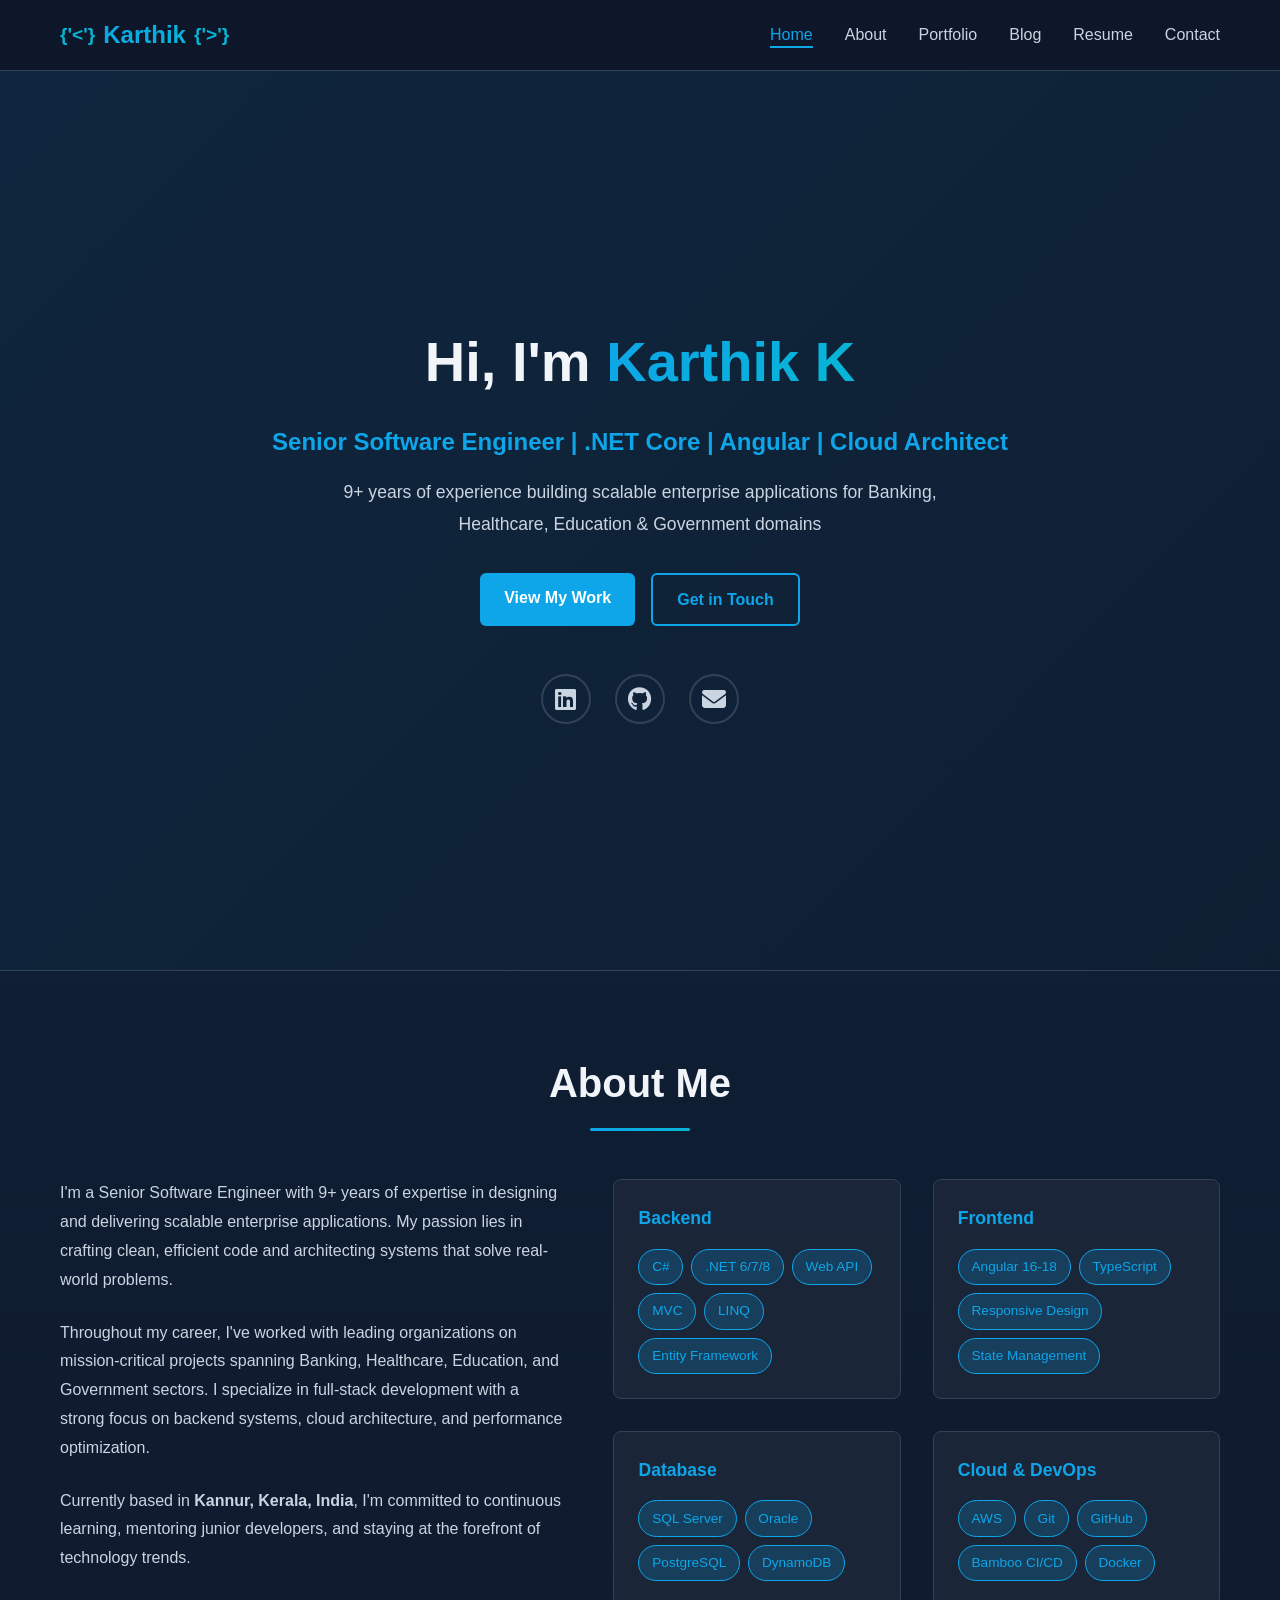
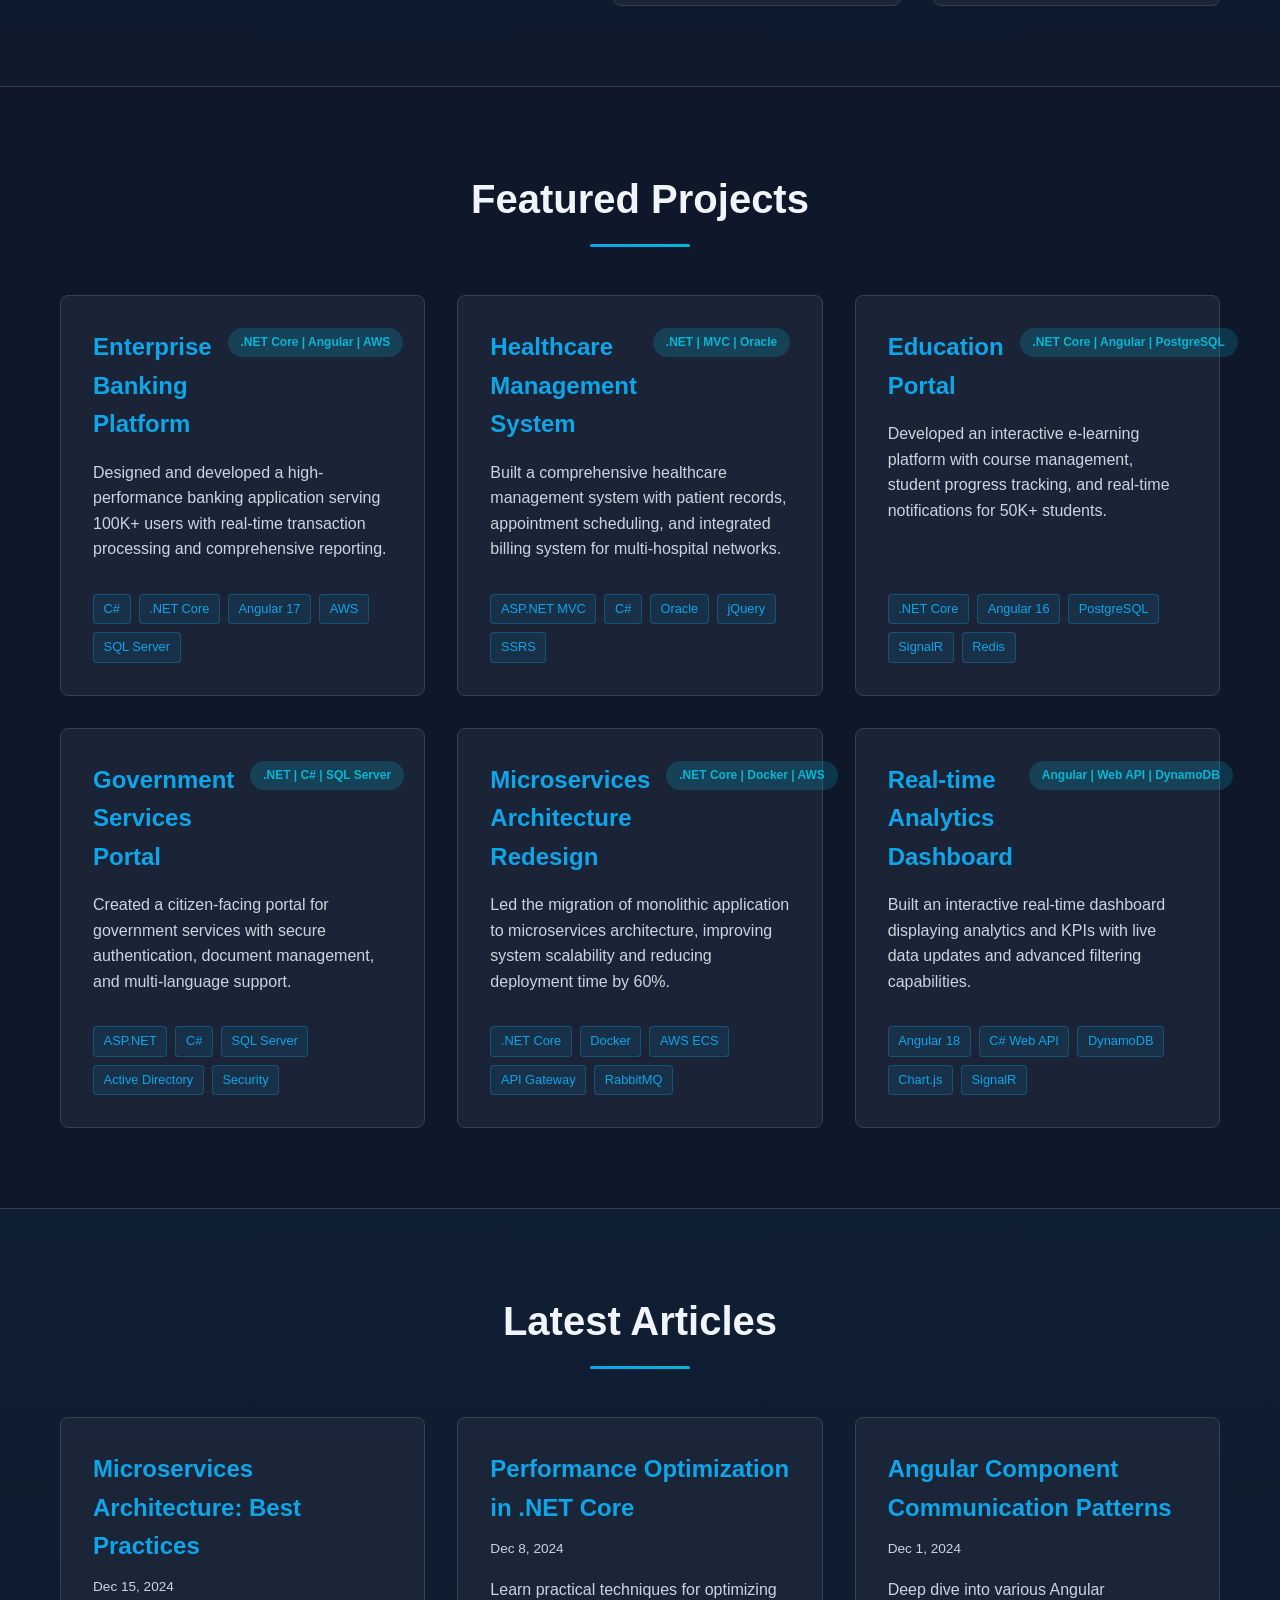
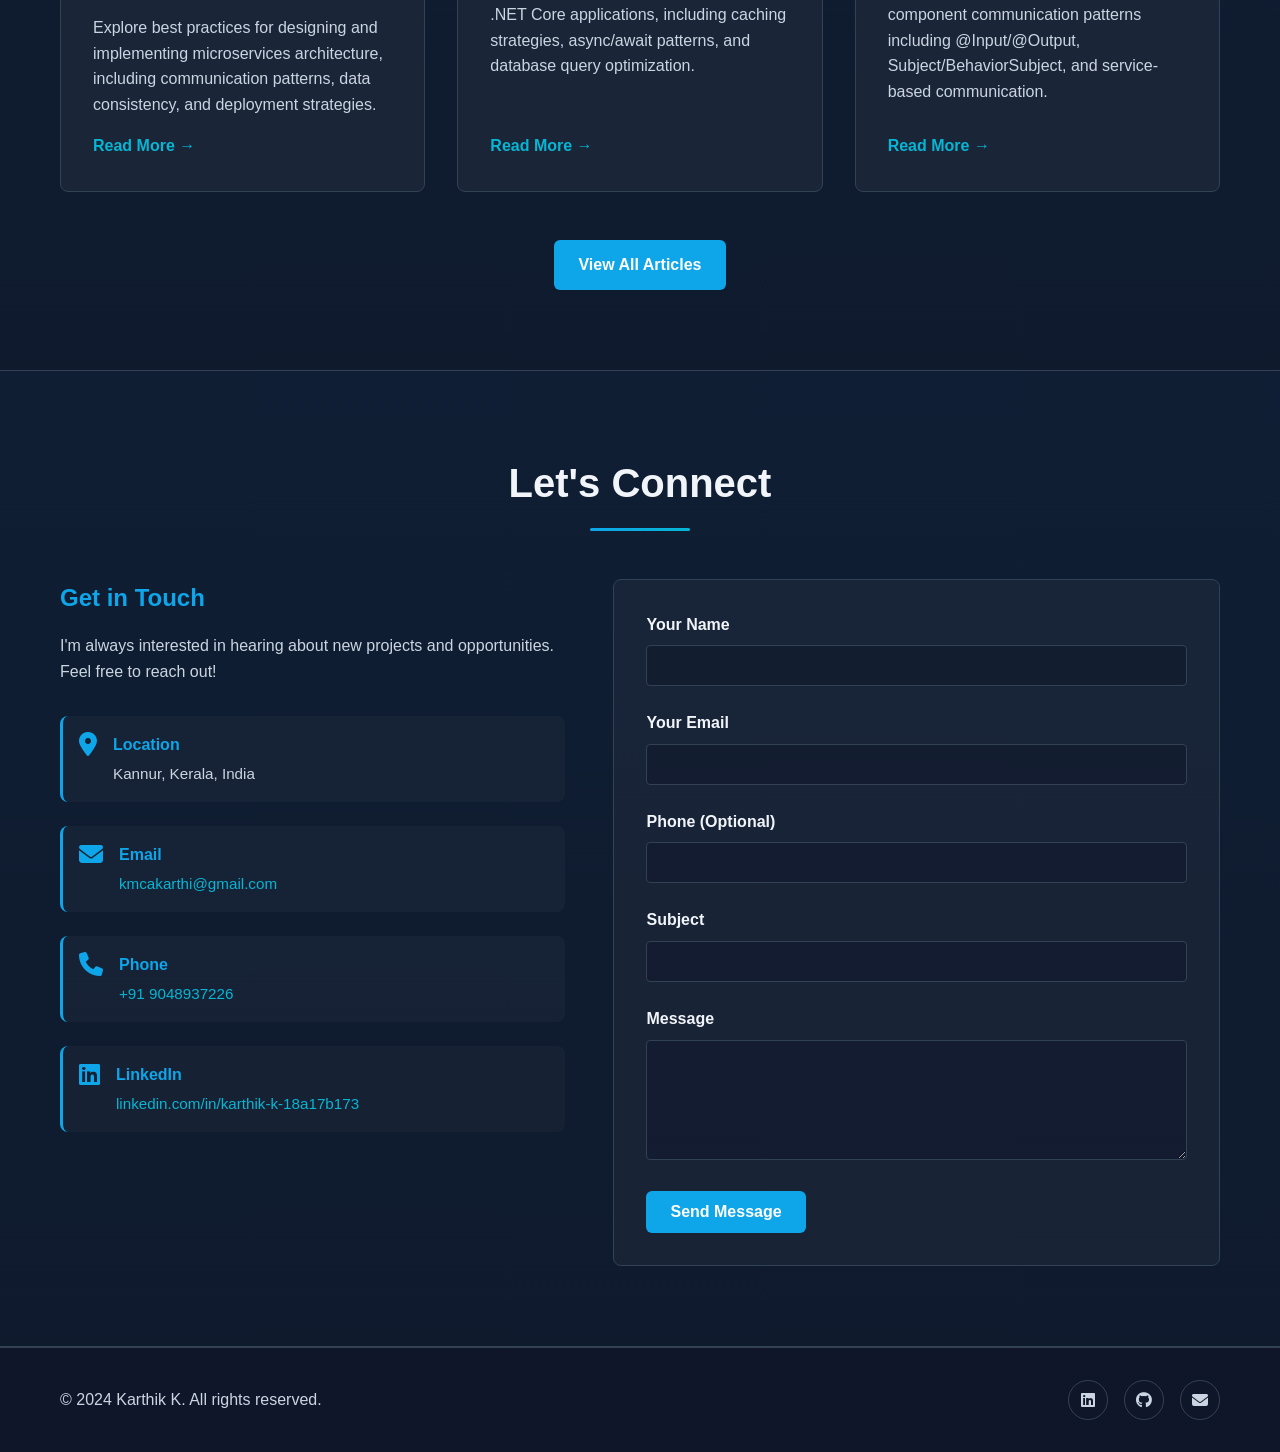
==== index.html @ 6976e3e1 "bio data pushed" ====
<!DOCTYPE html>
<html lang="en">
<head>
    <meta charset="UTF-8">
    <meta name="viewport" content="width=device-width, initial-scale=1.0">
    <meta name="description" content="Karthik K - Senior Software Engineer | .NET Core | Angular | Cloud Solutions">
    <meta name="author" content="Karthik K">
    <title>Karthik K - Senior Software Engineer</title>
    <link rel="stylesheet" href="css/styles.css">
    <link rel="stylesheet" href="https://cdnjs.cloudflare.com/ajax/libs/font-awesome/6.4.0/css/all.min.css">
</head>
<body>
    <!-- Navigation -->
    <nav class="navbar">
        <div class="container">
            <div class="nav-content">
                <div class="logo">
                    <a href="#home">
                        <span class="logo-icon">{'<'}</span>
                        <span class="logo-text">Karthik</span>
                        <span class="logo-icon">{'>'}</span>
                    </a>
                </div>
                <ul class="nav-links">
                    <li><a href="#home" class="nav-link">Home</a></li>
                    <li><a href="#about" class="nav-link">About</a></li>
                    <li><a href="#portfolio" class="nav-link">Portfolio</a></li>
                    <li><a href="#blog" class="nav-link">Blog</a></li>
                    <li><a href="resume.html" class="nav-link">Resume</a></li>
                    <li><a href="#contact" class="nav-link">Contact</a></li>
                </ul>
                <button class="nav-toggle">
                    <i class="fas fa-bars"></i>
                </button>
            </div>
        </div>
    </nav>

    <!-- Hero Section -->
    <section id="home" class="hero">
        <div class="container">
            <div class="hero-content">
                <h1 class="hero-title">Hi, I'm <span class="highlight">Karthik K</span></h1>
                <p class="hero-subtitle">Senior Software Engineer | .NET Core | Angular | Cloud Architect</p>
                <p class="hero-description">9+ years of experience building scalable enterprise applications for Banking, Healthcare, Education & Government domains</p>
                <div class="hero-cta">
                    <a href="#portfolio" class="btn btn-primary">View My Work</a>
                    <a href="#contact" class="btn btn-secondary">Get in Touch</a>
                </div>
                <div class="hero-socials">
                    <a href="https://linkedin.com/in/karthik-k-18a17b173/" target="_blank" title="LinkedIn">
                        <i class="fab fa-linkedin"></i>
                    </a>
                    <a href="https://github.com" target="_blank" title="GitHub">
                        <i class="fab fa-github"></i>
                    </a>
                    <a href="mailto:kmcakarthi@gmail.com" title="Email">
                        <i class="fas fa-envelope"></i>
                    </a>
                </div>
            </div>
        </div>
    </section>

    <!-- About Section -->
    <section id="about" class="about">
        <div class="container">
            <h2 class="section-title">About Me</h2>
            <div class="about-content">
                <div class="about-text">
                    <p>I'm a Senior Software Engineer with 9+ years of expertise in designing and delivering scalable enterprise applications. My passion lies in crafting clean, efficient code and architecting systems that solve real-world problems.</p>

                    <p>Throughout my career, I've worked with leading organizations on mission-critical projects spanning Banking, Healthcare, Education, and Government sectors. I specialize in full-stack development with a strong focus on backend systems, cloud architecture, and performance optimization.</p>

                    <p>Currently based in <strong>Kannur, Kerala, India</strong>, I'm committed to continuous learning, mentoring junior developers, and staying at the forefront of technology trends.</p>
                </div>
                <div class="skills-grid">
                    <div class="skill-category">
                        <h3>Backend</h3>
                        <div class="skill-tags">
                            <span class="tag">C#</span>
                            <span class="tag">.NET 6/7/8</span>
                            <span class="tag">Web API</span>
                            <span class="tag">MVC</span>
                            <span class="tag">LINQ</span>
                            <span class="tag">Entity Framework</span>
                        </div>
                    </div>
                    <div class="skill-category">
                        <h3>Frontend</h3>
                        <div class="skill-tags">
                            <span class="tag">Angular 16-18</span>
                            <span class="tag">TypeScript</span>
                            <span class="tag">Responsive Design</span>
                            <span class="tag">State Management</span>
                        </div>
                    </div>
                    <div class="skill-category">
                        <h3>Database</h3>
                        <div class="skill-tags">
                            <span class="tag">SQL Server</span>
                            <span class="tag">Oracle</span>
                            <span class="tag">PostgreSQL</span>
                            <span class="tag">DynamoDB</span>
                        </div>
                    </div>
                    <div class="skill-category">
                        <h3>Cloud & DevOps</h3>
                        <div class="skill-tags">
                            <span class="tag">AWS</span>
                            <span class="tag">Git</span>
                            <span class="tag">GitHub</span>
                            <span class="tag">Bamboo CI/CD</span>
                            <span class="tag">Docker</span>
                        </div>
                    </div>
                </div>
            </div>
        </div>
    </section>

    <!-- Portfolio Section -->
    <section id="portfolio" class="portfolio">
        <div class="container">
            <h2 class="section-title">Featured Projects</h2>
            <div class="portfolio-grid">
                <div class="portfolio-card">
                    <div class="portfolio-header">
                        <h3>Enterprise Banking Platform</h3>
                        <span class="badge">.NET Core | Angular | AWS</span>
                    </div>
                    <p>Designed and developed a high-performance banking application serving 100K+ users with real-time transaction processing and comprehensive reporting.</p>
                    <div class="tech-stack">
                        <span class="tech">C#</span>
                        <span class="tech">.NET Core</span>
                        <span class="tech">Angular 17</span>
                        <span class="tech">AWS</span>
                        <span class="tech">SQL Server</span>
                    </div>
                </div>

                <div class="portfolio-card">
                    <div class="portfolio-header">
                        <h3>Healthcare Management System</h3>
                        <span class="badge">.NET | MVC | Oracle</span>
                    </div>
                    <p>Built a comprehensive healthcare management system with patient records, appointment scheduling, and integrated billing system for multi-hospital networks.</p>
                    <div class="tech-stack">
                        <span class="tech">ASP.NET MVC</span>
                        <span class="tech">C#</span>
                        <span class="tech">Oracle</span>
                        <span class="tech">jQuery</span>
                        <span class="tech">SSRS</span>
                    </div>
                </div>

                <div class="portfolio-card">
                    <div class="portfolio-header">
                        <h3>Education Portal</h3>
                        <span class="badge">.NET Core | Angular | PostgreSQL</span>
                    </div>
                    <p>Developed an interactive e-learning platform with course management, student progress tracking, and real-time notifications for 50K+ students.</p>
                    <div class="tech-stack">
                        <span class="tech">.NET Core</span>
                        <span class="tech">Angular 16</span>
                        <span class="tech">PostgreSQL</span>
                        <span class="tech">SignalR</span>
                        <span class="tech">Redis</span>
                    </div>
                </div>

                <div class="portfolio-card">
                    <div class="portfolio-header">
                        <h3>Government Services Portal</h3>
                        <span class="badge">.NET | C# | SQL Server</span>
                    </div>
                    <p>Created a citizen-facing portal for government services with secure authentication, document management, and multi-language support.</p>
                    <div class="tech-stack">
                        <span class="tech">ASP.NET</span>
                        <span class="tech">C#</span>
                        <span class="tech">SQL Server</span>
                        <span class="tech">Active Directory</span>
                        <span class="tech">Security</span>
                    </div>
                </div>

                <div class="portfolio-card">
                    <div class="portfolio-header">
                        <h3>Microservices Architecture Redesign</h3>
                        <span class="badge">.NET Core | Docker | AWS</span>
                    </div>
                    <p>Led the migration of monolithic application to microservices architecture, improving system scalability and reducing deployment time by 60%.</p>
                    <div class="tech-stack">
                        <span class="tech">.NET Core</span>
                        <span class="tech">Docker</span>
                        <span class="tech">AWS ECS</span>
                        <span class="tech">API Gateway</span>
                        <span class="tech">RabbitMQ</span>
                    </div>
                </div>

                <div class="portfolio-card">
                    <div class="portfolio-header">
                        <h3>Real-time Analytics Dashboard</h3>
                        <span class="badge">Angular | Web API | DynamoDB</span>
                    </div>
                    <p>Built an interactive real-time dashboard displaying analytics and KPIs with live data updates and advanced filtering capabilities.</p>
                    <div class="tech-stack">
                        <span class="tech">Angular 18</span>
                        <span class="tech">C# Web API</span>
                        <span class="tech">DynamoDB</span>
                        <span class="tech">Chart.js</span>
                        <span class="tech">SignalR</span>
                    </div>
                </div>
            </div>
        </div>
    </section>

    <!-- Blog Section Preview -->
    <section id="blog" class="blog-preview">
        <div class="container">
            <h2 class="section-title">Latest Articles</h2>
            <div class="blog-grid">
                <div class="blog-card">
                    <div class="blog-header">
                        <h3><a href="blog.html?id=1">Microservices Architecture: Best Practices</a></h3>
                        <span class="blog-date">Dec 15, 2024</span>
                    </div>
                    <p>Explore best practices for designing and implementing microservices architecture, including communication patterns, data consistency, and deployment strategies.</p>
                    <a href="blog.html?id=1" class="read-more">Read More →</a>
                </div>

                <div class="blog-card">
                    <div class="blog-header">
                        <h3><a href="blog.html?id=2">Performance Optimization in .NET Core</a></h3>
                        <span class="blog-date">Dec 8, 2024</span>
                    </div>
                    <p>Learn practical techniques for optimizing .NET Core applications, including caching strategies, async/await patterns, and database query optimization.</p>
                    <a href="blog.html?id=2" class="read-more">Read More →</a>
                </div>

                <div class="blog-card">
                    <div class="blog-header">
                        <h3><a href="blog.html?id=3">Angular Component Communication Patterns</a></h3>
                        <span class="blog-date">Dec 1, 2024</span>
                    </div>
                    <p>Deep dive into various Angular component communication patterns including @Input/@Output, Subject/BehaviorSubject, and service-based communication.</p>
                    <a href="blog.html?id=3" class="read-more">Read More →</a>
                </div>
            </div>
            <div class="blog-cta">
                <a href="blog.html" class="btn btn-primary">View All Articles</a>
            </div>
        </div>
    </section>

    <!-- Contact Section -->
    <section id="contact" class="contact">
        <div class="container">
            <h2 class="section-title">Let's Connect</h2>
            <div class="contact-content">
                <div class="contact-info">
                    <h3>Get in Touch</h3>
                    <p>I'm always interested in hearing about new projects and opportunities. Feel free to reach out!</p>

                    <div class="contact-details">
                        <div class="detail-item">
                            <i class="fas fa-map-marker-alt"></i>
                            <div>
                                <strong>Location</strong>
                                <p>Kannur, Kerala, India</p>
                            </div>
                        </div>
                        <div class="detail-item">
                            <i class="fas fa-envelope"></i>
                            <div>
                                <strong>Email</strong>
                                <p><a href="mailto:kmcakarthi@gmail.com">kmcakarthi@gmail.com</a></p>
                            </div>
                        </div>
                        <div class="detail-item">
                            <i class="fas fa-phone"></i>
                            <div>
                                <strong>Phone</strong>
                                <p><a href="tel:+919048937226">+91 9048937226</a></p>
                            </div>
                        </div>
                        <div class="detail-item">
                            <i class="fab fa-linkedin"></i>
                            <div>
                                <strong>LinkedIn</strong>
                                <p><a href="https://linkedin.com/in/karthik-k-18a17b173/" target="_blank">linkedin.com/in/karthik-k-18a17b173</a></p>
                            </div>
                        </div>
                    </div>
                </div>

                <form class="contact-form" id="contactForm">
                    <div class="form-group">
                        <label for="name">Your Name</label>
                        <input type="text" id="name" name="name" required>
                        <span class="error-message" id="nameError"></span>
                    </div>
                    <div class="form-group">
                        <label for="email">Your Email</label>
                        <input type="email" id="email" name="email" required>
                        <span class="error-message" id="emailError"></span>
                    </div>
                    <div class="form-group">
                        <label for="phone">Phone (Optional)</label>
                        <input type="tel" id="phone" name="phone">
                    </div>
                    <div class="form-group">
                        <label for="subject">Subject</label>
                        <input type="text" id="subject" name="subject" required>
                        <span class="error-message" id="subjectError"></span>
                    </div>
                    <div class="form-group">
                        <label for="message">Message</label>
                        <textarea id="message" name="message" rows="5" required></textarea>
                        <span class="error-message" id="messageError"></span>
                    </div>
                    <button type="submit" class="btn btn-primary">Send Message</button>
                    <span class="form-message" id="formMessage"></span>
                </form>
            </div>
        </div>
    </section>

    <!-- Footer -->
    <footer class="footer">
        <div class="container">
            <div class="footer-content">
                <p>&copy; 2024 Karthik K. All rights reserved.</p>
                <div class="footer-socials">
                    <a href="https://linkedin.com/in/karthik-k-18a17b173/" target="_blank" title="LinkedIn">
                        <i class="fab fa-linkedin"></i>
                    </a>
                    <a href="https://github.com" target="_blank" title="GitHub">
                        <i class="fab fa-github"></i>
                    </a>
                    <a href="mailto:kmcakarthi@gmail.com" title="Email">
                        <i class="fas fa-envelope"></i>
                    </a>
                </div>
            </div>
        </div>
    </footer>

    <script src="js/script.js"></script>
</body>
</html>
---- css/styles.css ----
/* ============================================
   PERSONAL WEBSITE - MAIN STYLES
   ============================================ */

* {
    margin: 0;
    padding: 0;
    box-sizing: border-box;
}

:root {
    --primary-color: #0ea5e9;
    --primary-dark: #0284c7;
    --secondary-color: #1e293b;
    --background-color: #0f172a;
    --surface-color: #1e293b;
    --text-primary: #f1f5f9;
    --text-secondary: #cbd5e1;
    --accent-color: #06b6d4;
    --border-color: #334155;
    --success-color: #22c55e;
    --error-color: #ef4444;
    --transition: all 0.3s ease;
}

html {
    scroll-behavior: smooth;
}

body {
    font-family: 'Segoe UI', Tahoma, Geneva, Verdana, sans-serif;
    background-color: var(--background-color);
    color: var(--text-primary);
    line-height: 1.6;
    overflow-x: hidden;
}

.container {
    max-width: 1200px;
    margin: 0 auto;
    padding: 0 20px;
}

/* ============================================
   TYPOGRAPHY
   ============================================ */

h1, h2, h3, h4, h5, h6 {
    font-weight: 700;
    margin-bottom: 1rem;
}

h1 {
    font-size: 3rem;
}

h2 {
    font-size: 2.2rem;
}

h3 {
    font-size: 1.5rem;
}

p {
    margin-bottom: 1rem;
    color: var(--text-secondary);
}

a {
    color: var(--primary-color);
    text-decoration: none;
    transition: var(--transition);
}

a:hover {
    color: var(--accent-color);
}

/* ============================================
   BUTTONS
   ============================================ */

.btn {
    display: inline-block;
    padding: 12px 24px;
    border: none;
    border-radius: 6px;
    font-size: 1rem;
    font-weight: 600;
    cursor: pointer;
    transition: var(--transition);
    text-decoration: none;
}

.btn-primary {
    background-color: var(--primary-color);
    color: white;
}

.btn-primary:hover {
    background-color: var(--primary-dark);
    transform: translateY(-2px);
    box-shadow: 0 10px 20px rgba(14, 165, 233, 0.3);
}

.btn-secondary {
    background-color: transparent;
    color: var(--primary-color);
    border: 2px solid var(--primary-color);
}

.btn-secondary:hover {
    background-color: var(--primary-color);
    color: white;
}

.print-btn {
    margin-bottom: 2rem;
}

/* ============================================
   NAVIGATION BAR
   ============================================ */

.navbar {
    position: sticky;
    top: 0;
    background-color: rgba(15, 23, 42, 0.95);
    backdrop-filter: blur(10px);
    border-bottom: 1px solid var(--border-color);
    z-index: 1000;
    padding: 1rem 0;
}

.nav-content {
    display: flex;
    justify-content: space-between;
    align-items: center;
}

.logo a {
    font-size: 1.5rem;
    font-weight: 700;
    color: var(--primary-color);
    display: flex;
    align-items: center;
    gap: 0.5rem;
}

.logo-icon {
    color: var(--accent-color);
    font-size: 1.2rem;
}

.logo-text {
    background: linear-gradient(135deg, var(--primary-color), var(--accent-color));
    -webkit-background-clip: text;
    -webkit-text-fill-color: transparent;
    background-clip: text;
}

.nav-links {
    display: flex;
    list-style: none;
    gap: 2rem;
}

.nav-link {
    color: var(--text-secondary);
    font-weight: 500;
    position: relative;
    transition: var(--transition);
}

.nav-link:hover,
.nav-link.active {
    color: var(--primary-color);
}

.nav-link::after {
    content: '';
    position: absolute;
    bottom: -5px;
    left: 0;
    width: 0;
    height: 2px;
    background-color: var(--primary-color);
    transition: var(--transition);
}

.nav-link:hover::after,
.nav-link.active::after {
    width: 100%;
}

.nav-toggle {
    display: none;
    background: none;
    border: none;
    color: var(--primary-color);
    font-size: 1.5rem;
    cursor: pointer;
}

/* ============================================
   HERO SECTION
   ============================================ */

.hero {
    min-height: 100vh;
    display: flex;
    align-items: center;
    justify-content: center;
    background: linear-gradient(135deg, rgba(14, 165, 233, 0.1), rgba(6, 182, 212, 0.05));
    border-bottom: 1px solid var(--border-color);
    padding: 60px 0;
}

.hero-content {
    text-align: center;
}

.hero-title {
    font-size: 3.5rem;
    margin-bottom: 1rem;
    font-weight: 800;
}

.highlight {
    background: linear-gradient(135deg, var(--primary-color), var(--accent-color));
    -webkit-background-clip: text;
    -webkit-text-fill-color: transparent;
    background-clip: text;
}

.hero-subtitle {
    font-size: 1.5rem;
    color: var(--primary-color);
    margin-bottom: 1rem;
    font-weight: 600;
}

.hero-description {
    font-size: 1.1rem;
    color: var(--text-secondary);
    max-width: 600px;
    margin: 0 auto 2rem;
    line-height: 1.8;
}

.hero-cta {
    display: flex;
    gap: 1rem;
    justify-content: center;
    margin: 2rem 0;
    flex-wrap: wrap;
}

.hero-socials {
    display: flex;
    gap: 1.5rem;
    justify-content: center;
    margin-top: 3rem;
    font-size: 1.5rem;
}

.hero-socials a {
    color: var(--text-secondary);
    transition: var(--transition);
    display: inline-flex;
    align-items: center;
    justify-content: center;
    width: 50px;
    height: 50px;
    border-radius: 50%;
    border: 2px solid var(--border-color);
}

.hero-socials a:hover {
    color: var(--primary-color);
    border-color: var(--primary-color);
    transform: translateY(-5px);
}

/* ============================================
   SECTION STYLES
   ============================================ */

.section-title {
    font-size: 2.5rem;
    text-align: center;
    margin-bottom: 3rem;
    position: relative;
    padding-bottom: 1rem;
}

.section-title::after {
    content: '';
    position: absolute;
    bottom: 0;
    left: 50%;
    transform: translateX(-50%);
    width: 100px;
    height: 3px;
    background: linear-gradient(90deg, var(--primary-color), var(--accent-color));
    border-radius: 3px;
}

/* ============================================
   ABOUT SECTION
   ============================================ */

.about {
    padding: 80px 0;
    background: linear-gradient(180deg, rgba(14, 165, 233, 0.05), rgba(6, 182, 212, 0.02));
    border-bottom: 1px solid var(--border-color);
}

.about-content {
    display: grid;
    grid-template-columns: 1fr 1.2fr;
    gap: 3rem;
    align-items: start;
}

.about-text p {
    margin-bottom: 1.5rem;
    line-height: 1.8;
    color: var(--text-secondary);
}

.skills-grid {
    display: grid;
    grid-template-columns: 1fr 1fr;
    gap: 2rem;
}

.skill-category {
    background-color: rgba(30, 41, 59, 0.8);
    border: 1px solid var(--border-color);
    border-radius: 8px;
    padding: 1.5rem;
    transition: var(--transition);
}

.skill-category:hover {
    background-color: rgba(30, 41, 59, 1);
    border-color: var(--primary-color);
    transform: translateY(-5px);
}

.skill-category h3 {
    color: var(--primary-color);
    margin-bottom: 1rem;
    font-size: 1.1rem;
}

.skill-tags {
    display: flex;
    flex-wrap: wrap;
    gap: 0.5rem;
}

.tag {
    display: inline-block;
    background-color: rgba(14, 165, 233, 0.2);
    color: var(--primary-color);
    padding: 0.4rem 0.8rem;
    border-radius: 20px;
    font-size: 0.85rem;
    border: 1px solid var(--primary-color);
    transition: var(--transition);
}

.tag:hover {
    background-color: var(--primary-color);
    color: white;
}

/* ============================================
   PORTFOLIO SECTION
   ============================================ */

.portfolio {
    padding: 80px 0;
    border-bottom: 1px solid var(--border-color);
}

.portfolio-grid {
    display: grid;
    grid-template-columns: repeat(auto-fit, minmax(320px, 1fr));
    gap: 2rem;
}

.portfolio-card {
    background-color: rgba(30, 41, 59, 0.8);
    border: 1px solid var(--border-color);
    border-radius: 8px;
    padding: 2rem;
    transition: var(--transition);
    display: flex;
    flex-direction: column;
}

.portfolio-card:hover {
    background-color: rgba(30, 41, 59, 1);
    border-color: var(--primary-color);
    transform: translateY(-10px);
    box-shadow: 0 20px 40px rgba(14, 165, 233, 0.2);
}

.portfolio-header {
    display: flex;
    justify-content: space-between;
    align-items: start;
    margin-bottom: 1rem;
    gap: 1rem;
}

.portfolio-header h3 {
    flex: 1;
    margin-bottom: 0;
    color: var(--primary-color);
}

.badge {
    background-color: rgba(6, 182, 212, 0.2);
    color: var(--accent-color);
    padding: 0.3rem 0.8rem;
    border-radius: 20px;
    font-size: 0.75rem;
    font-weight: 600;
    white-space: nowrap;
}

.portfolio-card p {
    flex: 1;
    margin-bottom: 1rem;
}

.tech-stack {
    display: flex;
    flex-wrap: wrap;
    gap: 0.5rem;
    margin-top: 1rem;
}

.tech {
    background-color: rgba(14, 165, 233, 0.1);
    color: var(--primary-color);
    padding: 0.25rem 0.6rem;
    border-radius: 4px;
    font-size: 0.8rem;
    border: 1px solid rgba(14, 165, 233, 0.3);
}

/* ============================================
   BLOG SECTION
   ============================================ */

.blog-preview {
    padding: 80px 0;
    background: linear-gradient(180deg, rgba(14, 165, 233, 0.05), rgba(6, 182, 212, 0.02));
    border-bottom: 1px solid var(--border-color);
}

.blog-grid {
    display: grid;
    grid-template-columns: repeat(auto-fit, minmax(300px, 1fr));
    gap: 2rem;
    margin-bottom: 3rem;
}

.blog-card {
    background-color: rgba(30, 41, 59, 0.8);
    border: 1px solid var(--border-color);
    border-radius: 8px;
    padding: 2rem;
    transition: var(--transition);
    display: flex;
    flex-direction: column;
}

.blog-card:hover {
    background-color: rgba(30, 41, 59, 1);
    border-color: var(--primary-color);
    transform: translateY(-5px);
    box-shadow: 0 15px 30px rgba(14, 165, 233, 0.15);
}

.blog-header {
    margin-bottom: 1rem;
}

.blog-header h3 {
    margin-bottom: 0.5rem;
}

.blog-header a {
    color: var(--primary-color);
}

.blog-date {
    font-size: 0.85rem;
    color: var(--text-secondary);
}

.blog-card p {
    flex: 1;
    margin-bottom: 1rem;
}

.read-more {
    color: var(--accent-color);
    font-weight: 600;
    transition: var(--transition);
}

.read-more:hover {
    color: var(--primary-color);
}

.blog-cta {
    text-align: center;
}

.blog-section {
    padding: 80px 0;
}

.blog-hero {
    text-align: center;
    margin-bottom: 4rem;
}

.blog-hero h1 {
    margin-bottom: 1rem;
}

.blog-hero p {
    font-size: 1.1rem;
    max-width: 600px;
    margin: 0 auto;
}

/* ============================================
   CONTACT SECTION
   ============================================ */

.contact {
    padding: 80px 0;
    background: linear-gradient(180deg, rgba(14, 165, 233, 0.05), rgba(6, 182, 212, 0.02));
    border-bottom: 1px solid var(--border-color);
}

.contact-content {
    display: grid;
    grid-template-columns: 1fr 1.2fr;
    gap: 3rem;
}

.contact-info h3 {
    margin-bottom: 1rem;
    color: var(--primary-color);
}

.contact-info > p {
    margin-bottom: 2rem;
}

.contact-details {
    display: grid;
    grid-template-columns: 1fr;
    gap: 1.5rem;
}

.detail-item {
    display: flex;
    gap: 1rem;
    padding: 1rem;
    background-color: rgba(30, 41, 59, 0.5);
    border-radius: 8px;
    border-left: 3px solid var(--primary-color);
}

.detail-item i {
    color: var(--primary-color);
    font-size: 1.5rem;
    flex-shrink: 0;
}

.detail-item strong {
    color: var(--primary-color);
    display: block;
    margin-bottom: 0.25rem;
}

.detail-item p {
    margin: 0;
    font-size: 0.95rem;
}

.detail-item a {
    color: var(--accent-color);
}

.contact-form {
    background-color: rgba(30, 41, 59, 0.6);
    border: 1px solid var(--border-color);
    border-radius: 8px;
    padding: 2rem;
}

.form-group {
    margin-bottom: 1.5rem;
}

.form-group label {
    display: block;
    margin-bottom: 0.5rem;
    color: var(--text-primary);
    font-weight: 600;
}

.form-group input,
.form-group textarea {
    width: 100%;
    padding: 0.75rem;
    background-color: rgba(15, 23, 42, 0.5);
    border: 1px solid var(--border-color);
    border-radius: 4px;
    color: var(--text-primary);
    font-family: inherit;
    transition: var(--transition);
}

.form-group input:focus,
.form-group textarea:focus {
    outline: none;
    border-color: var(--primary-color);
    background-color: rgba(15, 23, 42, 0.8);
    box-shadow: 0 0 0 3px rgba(14, 165, 233, 0.1);
}

.form-group textarea {
    resize: vertical;
    min-height: 120px;
}

.form-message {
    display: block;
    margin-top: 1rem;
    padding: 0.75rem;
    border-radius: 4px;
    text-align: center;
    display: none;
}

.form-message.success {
    background-color: rgba(34, 197, 94, 0.2);
    color: var(--success-color);
    display: block;
}

.form-message.error {
    background-color: rgba(239, 68, 68, 0.2);
    color: var(--error-color);
    display: block;
}

.error-message {
    display: none;
    color: var(--error-color);
    font-size: 0.85rem;
    margin-top: 0.25rem;
}

.error-message.show {
    display: block;
}

/* ============================================
   RESUME PAGE
   ============================================ */

.resume-section {
    padding: 60px 0;
    min-height: 100vh;
}

.resume-header {
    text-align: center;
    margin-bottom: 3rem;
    padding-bottom: 2rem;
    border-bottom: 2px solid var(--border-color);
}

.resume-header h1 {
    color: var(--primary-color);
    margin-bottom: 0.5rem;
}

.resume-title {
    font-size: 1.3rem;
    color: var(--accent-color);
    margin-bottom: 1rem;
}

.resume-contact {
    display: flex;
    flex-wrap: wrap;
    justify-content: center;
    gap: 1.5rem;
    font-size: 0.95rem;
}

.resume-contact span {
    display: flex;
    align-items: center;
    gap: 0.5rem;
}

.resume-contact i {
    color: var(--primary-color);
}

.resume-contact a {
    color: var(--accent-color);
}

.resume-section-block {
    margin-bottom: 3rem;
    padding-bottom: 2rem;
    border-bottom: 1px solid var(--border-color);
}

.resume-section-block:last-child {
    border-bottom: none;
}

.resume-section-title {
    font-size: 1.4rem;
    color: var(--primary-color);
    margin-bottom: 1.5rem;
    padding-bottom: 0.5rem;
    border-bottom: 2px solid var(--primary-color);
}

.resume-skills {
    display: grid;
    grid-template-columns: 1fr;
    gap: 1.5rem;
}

.skill-item {
    padding: 1rem;
    background-color: rgba(30, 41, 59, 0.5);
    border-left: 3px solid var(--primary-color);
    border-radius: 4px;
}

.skill-item strong {
    color: var(--primary-color);
    display: block;
    margin-bottom: 0.5rem;
}

.experience-item {
    margin-bottom: 2rem;
    padding: 1.5rem;
    background-color: rgba(30, 41, 59, 0.5);
    border-radius: 8px;
    border-left: 3px solid var(--primary-color);
}

.experience-header {
    display: flex;
    justify-content: space-between;
    align-items: start;
    margin-bottom: 0.5rem;
    gap: 1rem;
}

.experience-header h3 {
    color: var(--primary-color);
    margin-bottom: 0;
}

.company {
    color: var(--accent-color);
    font-weight: 600;
    white-space: nowrap;
}

.experience-meta {
    display: flex;
    gap: 1rem;
    font-size: 0.9rem;
    color: var(--text-secondary);
    margin-bottom: 1rem;
    flex-wrap: wrap;
}

.experience-meta i {
    color: var(--primary-color);
}

.experience-details p {
    margin-bottom: 0.5rem;
}

.experience-details ul {
    margin-left: 1.5rem;
    margin-top: 0.5rem;
}

.experience-details li {
    margin-bottom: 0.5rem;
    color: var(--text-secondary);
}

.education-item {
    padding: 1.5rem;
    background-color: rgba(30, 41, 59, 0.5);
    border-radius: 8px;
    border-left: 3px solid var(--primary-color);
}

.education-item h3 {
    color: var(--primary-color);
    margin-bottom: 0.5rem;
}

.education-institution {
    color: var(--accent-color);
    font-weight: 600;
}

.education-meta {
    margin-top: 0.5rem;
    font-size: 0.95rem;
}

.responsibilities-list,
.achievements-list {
    list-style: none;
    margin-left: 0;
}

.responsibilities-list li,
.achievements-list li {
    padding-left: 1.5rem;
    margin-bottom: 0.75rem;
    position: relative;
    color: var(--text-secondary);
}

.responsibilities-list li::before,
.achievements-list li::before {
    content: '▸';
    position: absolute;
    left: 0;
    color: var(--primary-color);
    font-weight: bold;
}

/* ============================================
   FOOTER
   ============================================ */

.footer {
    background-color: rgba(15, 23, 42, 0.95);
    border-top: 1px solid var(--border-color);
    padding: 2rem 0;
}

.footer-content {
    display: flex;
    justify-content: space-between;
    align-items: center;
    flex-wrap: wrap;
    gap: 2rem;
}

.footer-content p {
    margin: 0;
    color: var(--text-secondary);
}

.footer-socials {
    display: flex;
    gap: 1rem;
}

.footer-socials a {
    color: var(--text-secondary);
    display: inline-flex;
    align-items: center;
    justify-content: center;
    width: 40px;
    height: 40px;
    border-radius: 50%;
    border: 1px solid var(--border-color);
    transition: var(--transition);
}

.footer-socials a:hover {
    color: var(--primary-color);
    border-color: var(--primary-color);
    transform: translateY(-3px);
}

/* ============================================
   RESPONSIVE DESIGN
   ============================================ */

@media (max-width: 768px) {
    h1 {
        font-size: 2rem;
    }

    h2 {
        font-size: 1.6rem;
    }

    h3 {
        font-size: 1.2rem;
    }

    .nav-links {
        display: none;
        position: absolute;
        top: 100%;
        left: 0;
        right: 0;
        background-color: rgba(15, 23, 42, 0.98);
        flex-direction: column;
        gap: 1rem;
        padding: 1.5rem;
        border-bottom: 1px solid var(--border-color);
    }

    .nav-links.active {
        display: flex;
    }

    .nav-toggle {
        display: block;
    }

    .hero {
        min-height: 70vh;
        padding: 40px 0;
    }

    .hero-title {
        font-size: 2rem;
    }

    .hero-subtitle {
        font-size: 1.2rem;
    }

    .hero-cta {
        flex-direction: column;
    }

    .about-content {
        grid-template-columns: 1fr;
    }

    .skills-grid {
        grid-template-columns: 1fr;
    }

    .contact-content {
        grid-template-columns: 1fr;
    }

    .section-title {
        font-size: 1.8rem;
    }

    .resume-header {
        text-align: center;
    }

    .resume-contact {
        flex-direction: column;
        gap: 0.5rem;
    }

    .experience-header {
        flex-direction: column;
    }

    .footer-content {
        text-align: center;
        justify-content: center;
    }

    .footer-socials {
        justify-content: center;
    }
}

@media (max-width: 480px) {
    .container {
        padding: 0 15px;
    }

    h1 {
        font-size: 1.5rem;
    }

    h2 {
        font-size: 1.3rem;
    }

    .hero-title {
        font-size: 1.5rem;
    }

    .hero-description {
        font-size: 1rem;
    }

    .section-title {
        font-size: 1.5rem;
    }

    .portfolio-grid,
    .blog-grid {
        grid-template-columns: 1fr;
    }

    .hero-socials {
        gap: 1rem;
        font-size: 1.2rem;
    }

    .hero-socials a {
        width: 40px;
        height: 40px;
    }
}

/* ============================================
   PRINT STYLES
   ============================================ */

@media print {
    body {
        background-color: white;
        color: black;
    }

    .navbar,
    .footer,
    .print-btn {
        display: none;
    }

    .resume-section {
        padding: 0;
    }

    .resume-section-block {
        page-break-inside: avoid;
    }

    a {
        color: #0284c7;
    }

    .section-title::after {
        display: none;
    }
}

/* ============================================
   ANIMATIONS
   ============================================ */

@keyframes fadeIn {
    from {
        opacity: 0;
        transform: translateY(20px);
    }
    to {
        opacity: 1;
        transform: translateY(0);
    }
}

@keyframes slideInFromLeft {
    from {
        opacity: 0;
        transform: translateX(-50px);
    }
    to {
        opacity: 1;
        transform: translateX(0);
    }
}

.hero-content {
    animation: fadeIn 0.8s ease-out;
}

.portfolio-card,
.blog-card,
.skill-category {
    animation: fadeIn 0.6s ease-out forwards;
}
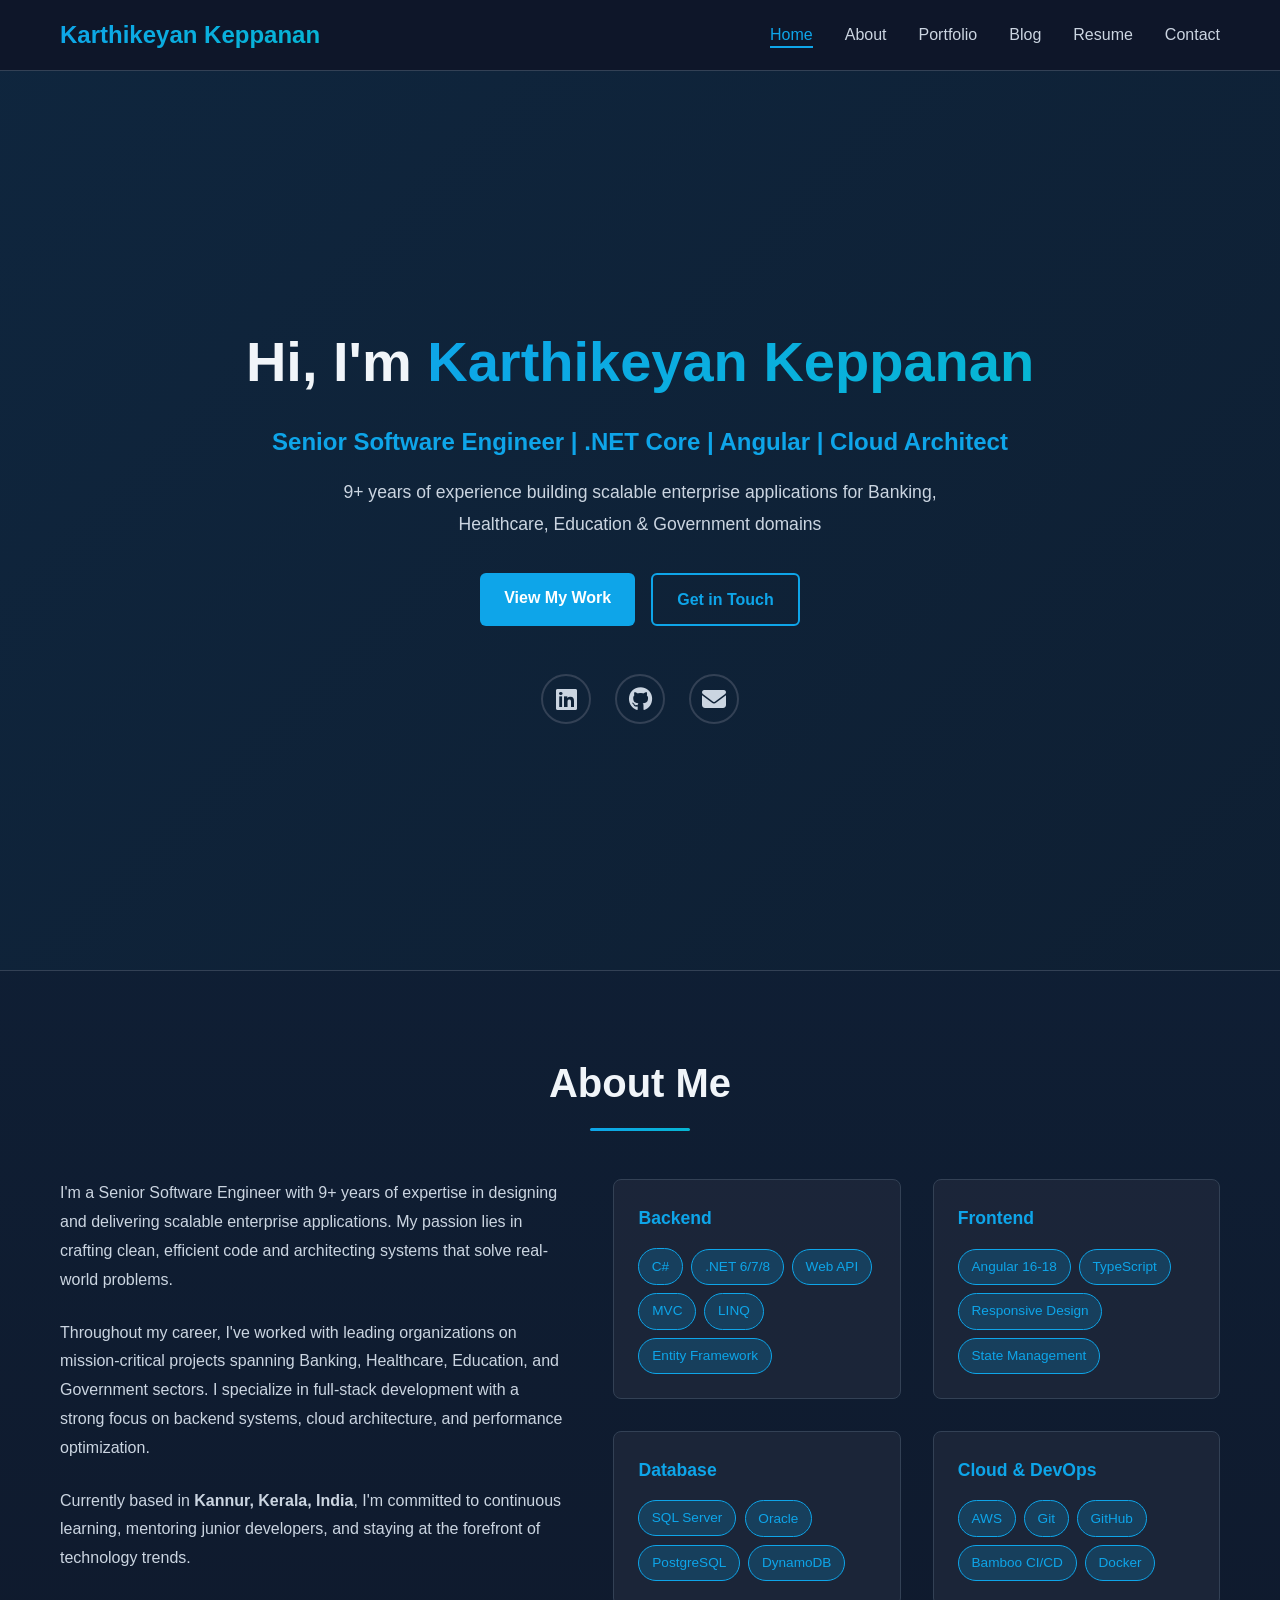
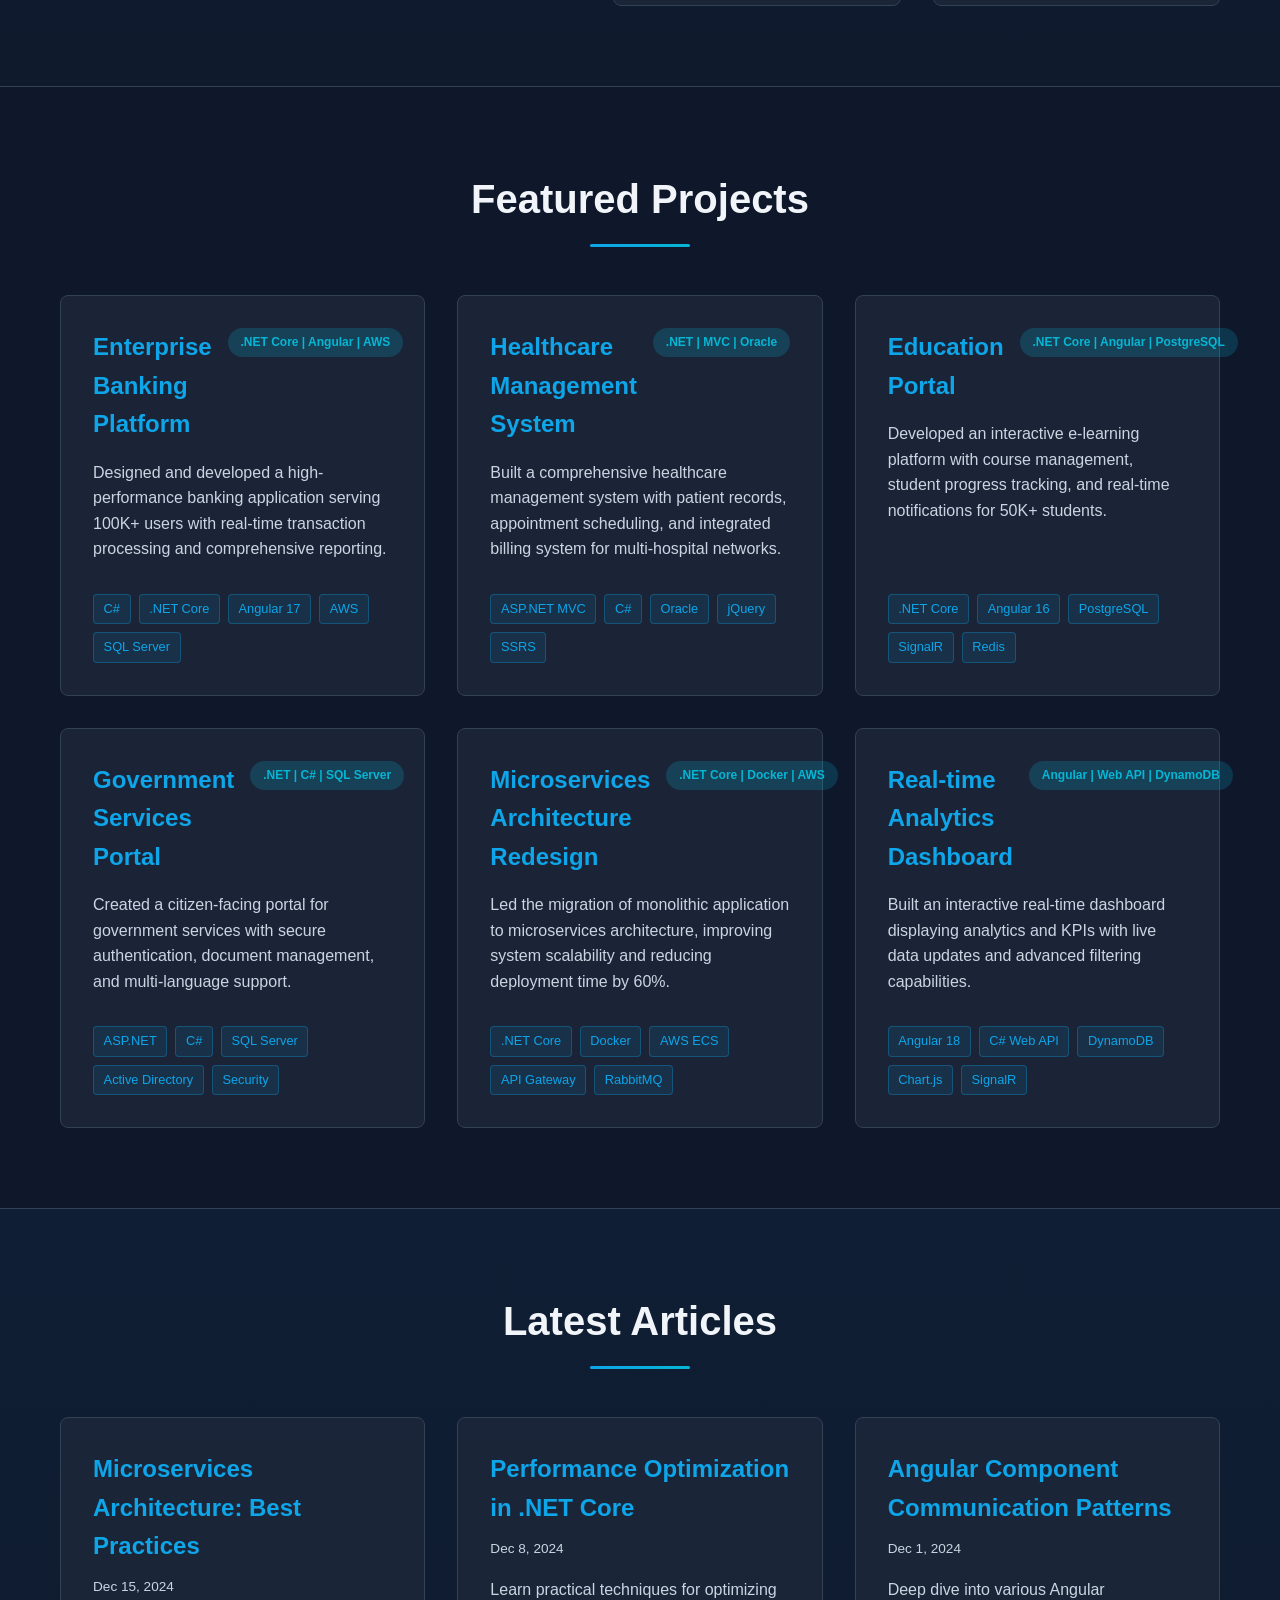
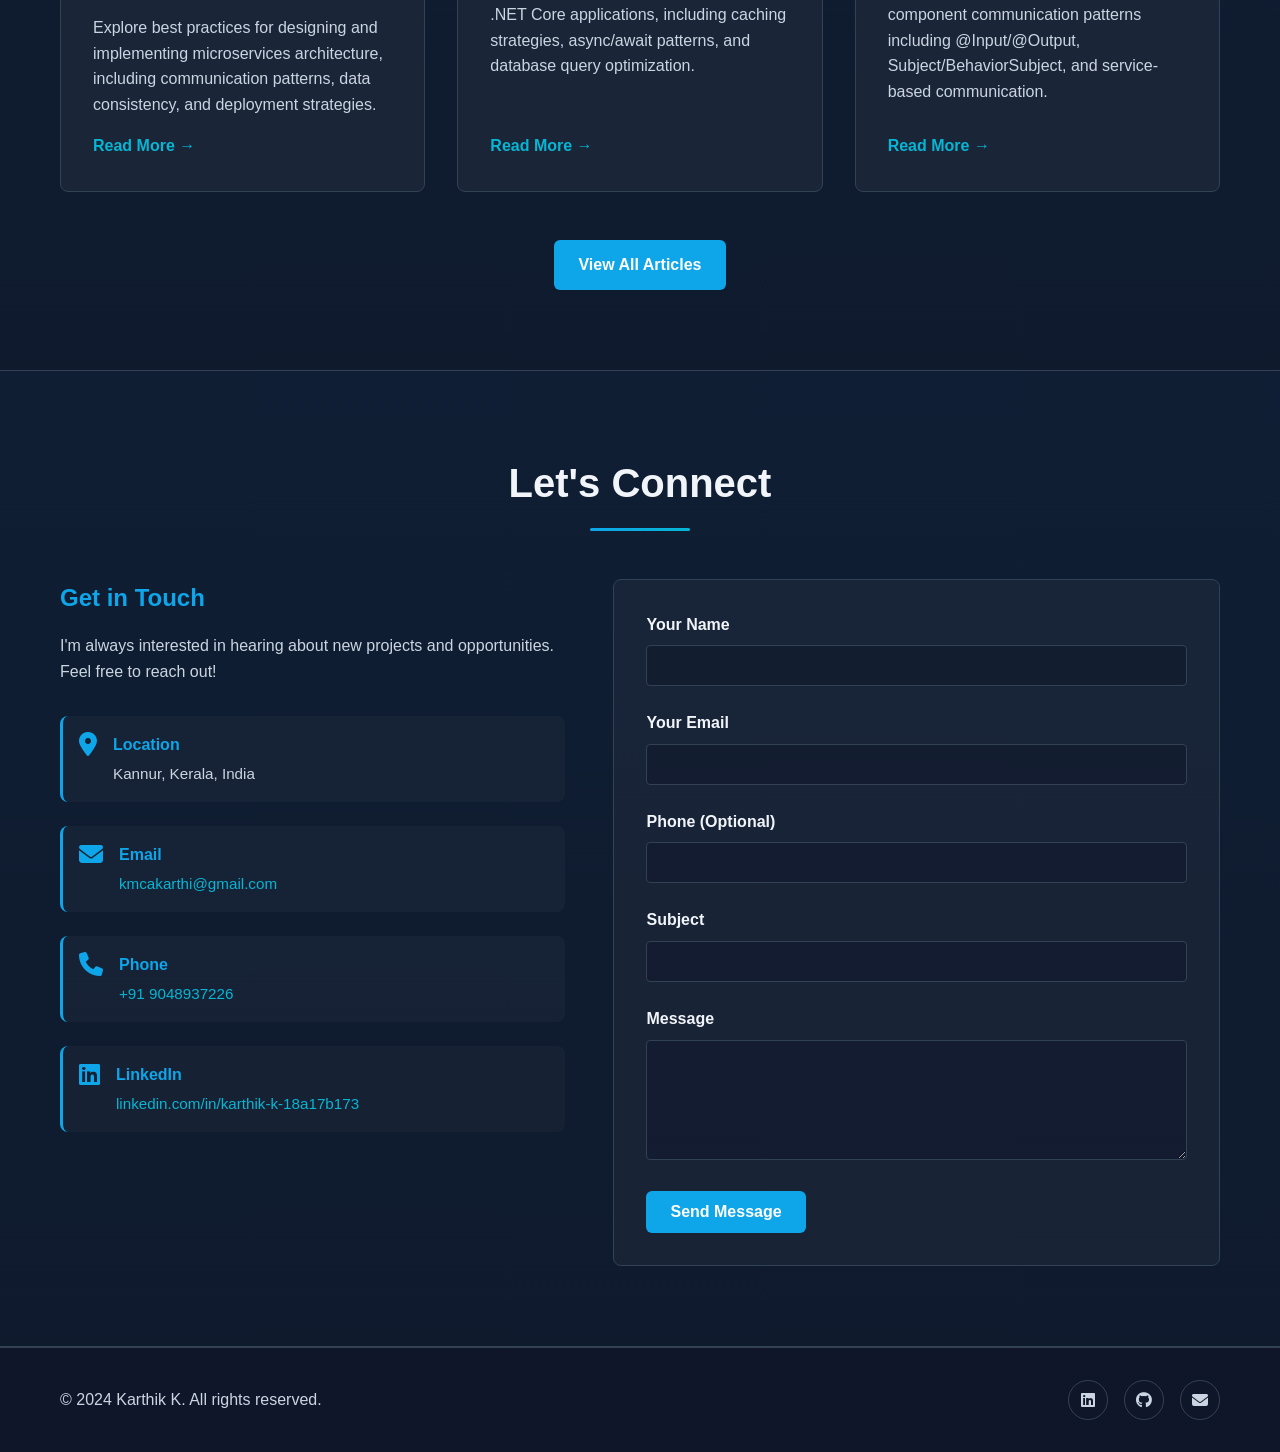
==== commit 00a97791: "name edit" ====
--- a/index.html
+++ b/index.html
@@ -3,9 +3,9 @@
 <head>
     <meta charset="UTF-8">
     <meta name="viewport" content="width=device-width, initial-scale=1.0">
-    <meta name="description" content="Karthik K - Senior Software Engineer | .NET Core | Angular | Cloud Solutions">
-    <meta name="author" content="Karthik K">
-    <title>Karthik K - Senior Software Engineer</title>
+    <meta name="description" content="Karthikeyan Keppanan - Senior Software Engineer | .NET Core | Angular | Cloud Solutions">
+    <meta name="author" content="Karthikeyan Keppanan">
+    <title>Karthikeyan Keppanan - Senior Software Engineer</title>
     <link rel="stylesheet" href="css/styles.css">
     <link rel="stylesheet" href="https://cdnjs.cloudflare.com/ajax/libs/font-awesome/6.4.0/css/all.min.css">
 </head>
@@ -16,9 +16,9 @@
             <div class="nav-content">
                 <div class="logo">
                     <a href="#home">
-                        <span class="logo-icon">{'<'}</span>
-                        <span class="logo-text">Karthik</span>
-                        <span class="logo-icon">{'>'}</span>
+                        <!--<span class="logo-icon">{'<'}</span>-->
+                        <span class="logo-text">Karthikeyan Keppanan</span>
+                        <!--<span class="logo-icon">{'>'}</span>-->
                     </a>
                 </div>
                 <ul class="nav-links">
@@ -40,7 +40,7 @@
     <section id="home" class="hero">
         <div class="container">
             <div class="hero-content">
-                <h1 class="hero-title">Hi, I'm <span class="highlight">Karthik K</span></h1>
+                <h1 class="hero-title">Hi, I'm <span class="highlight">Karthikeyan Keppanan</span></h1>
                 <p class="hero-subtitle">Senior Software Engineer | .NET Core | Angular | Cloud Architect</p>
                 <p class="hero-description">9+ years of experience building scalable enterprise applications for Banking, Healthcare, Education & Government domains</p>
                 <div class="hero-cta">
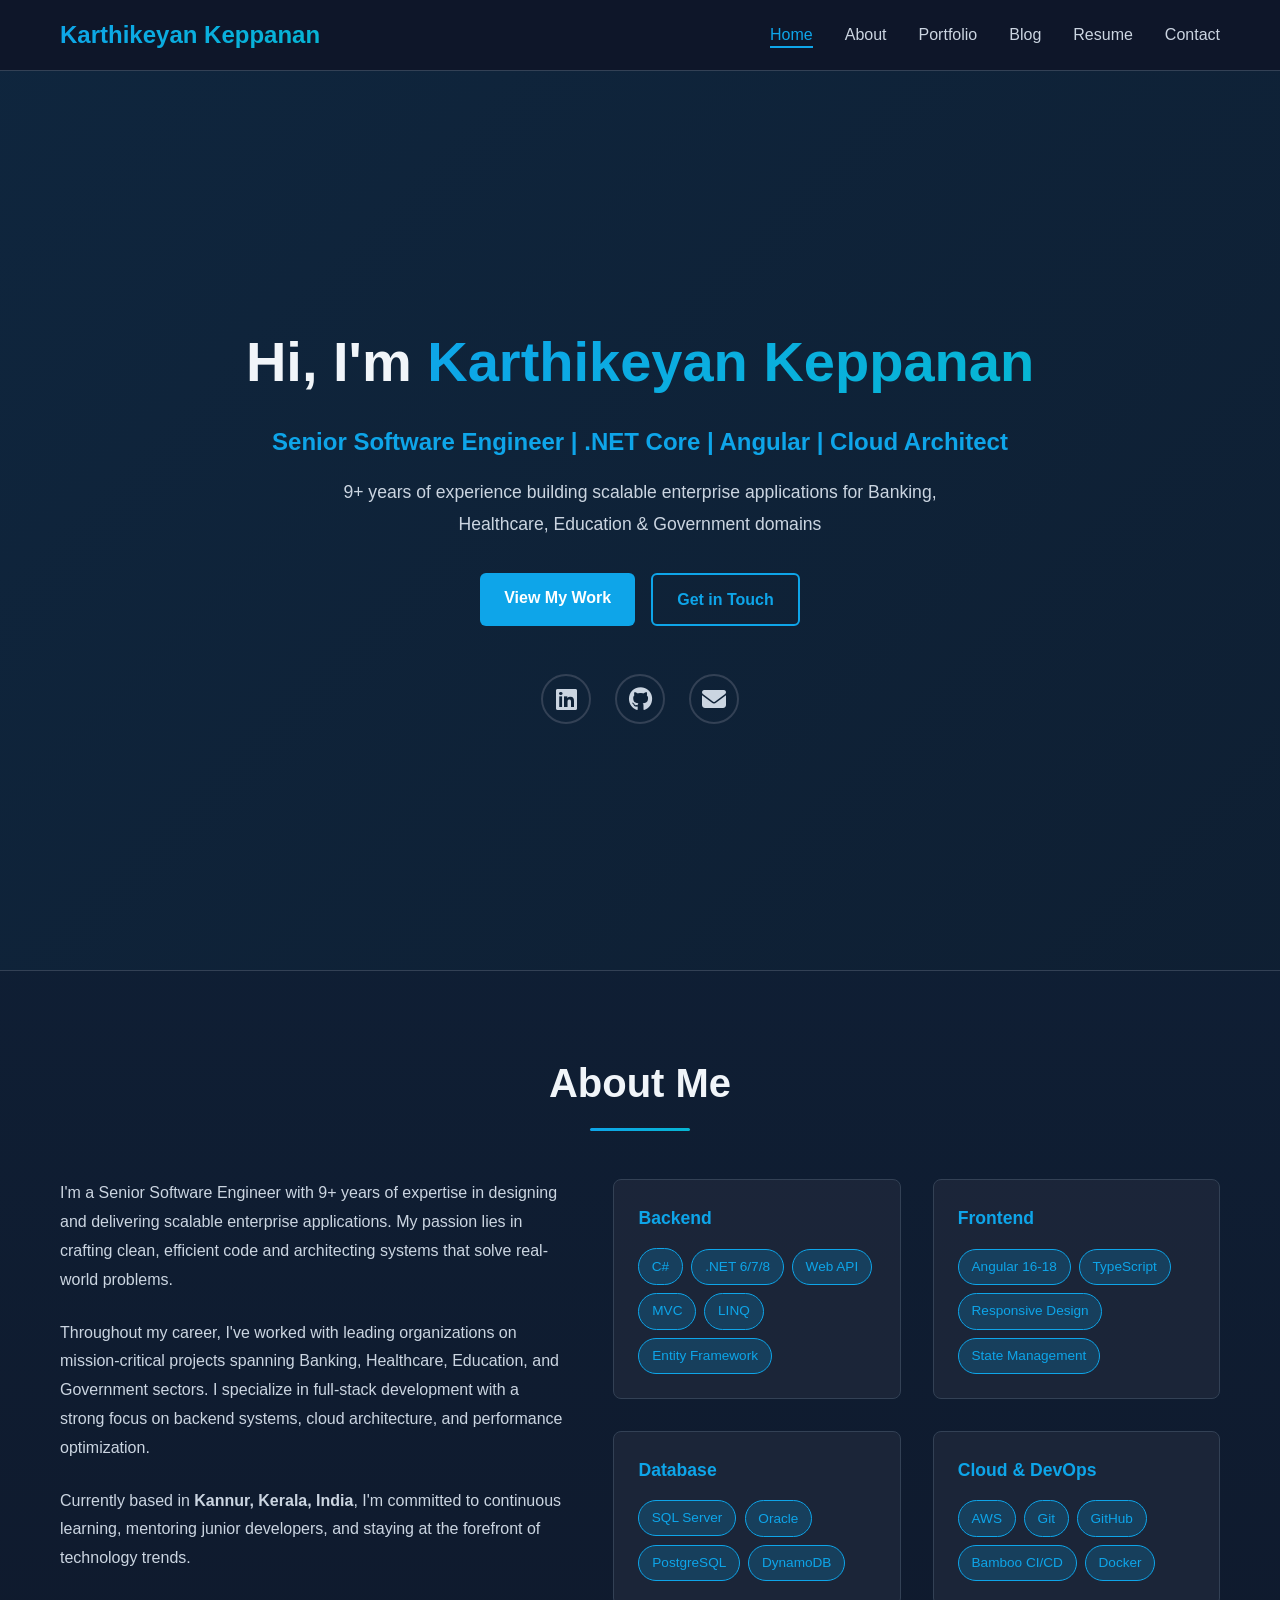
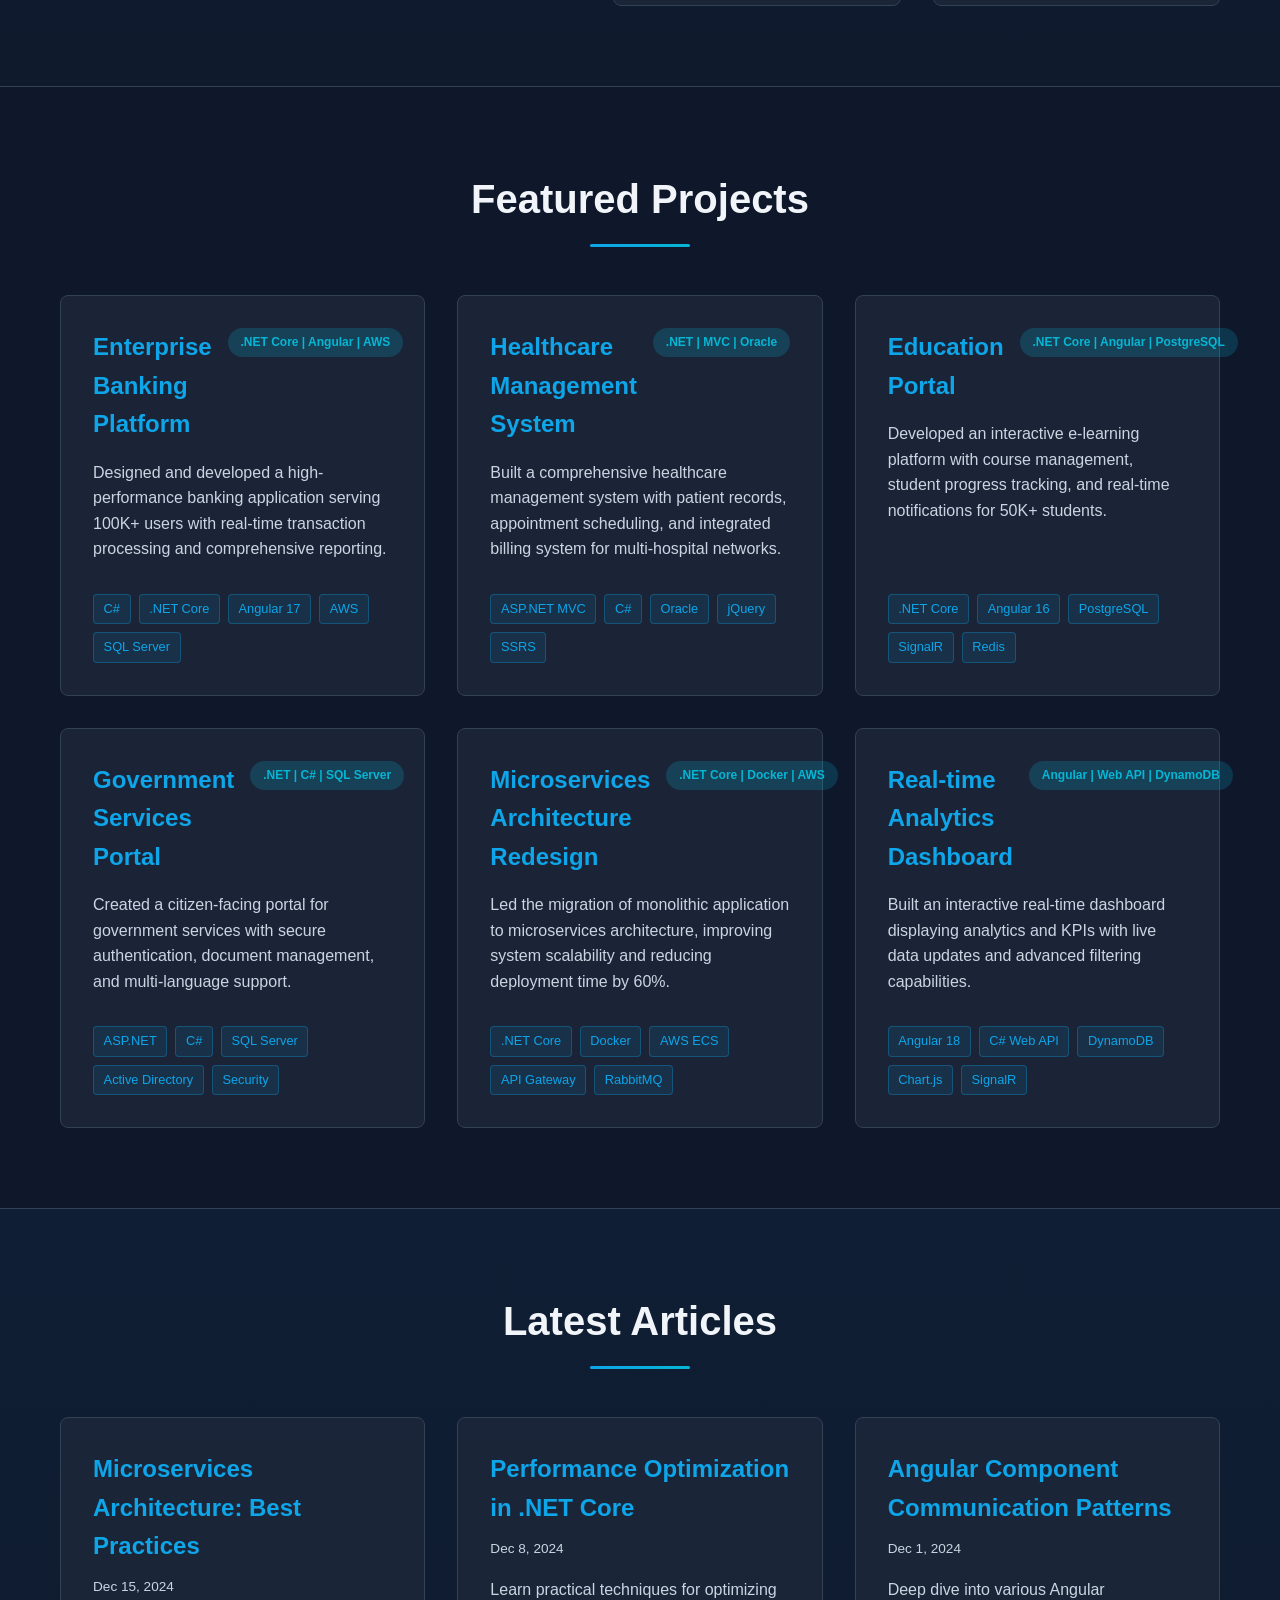
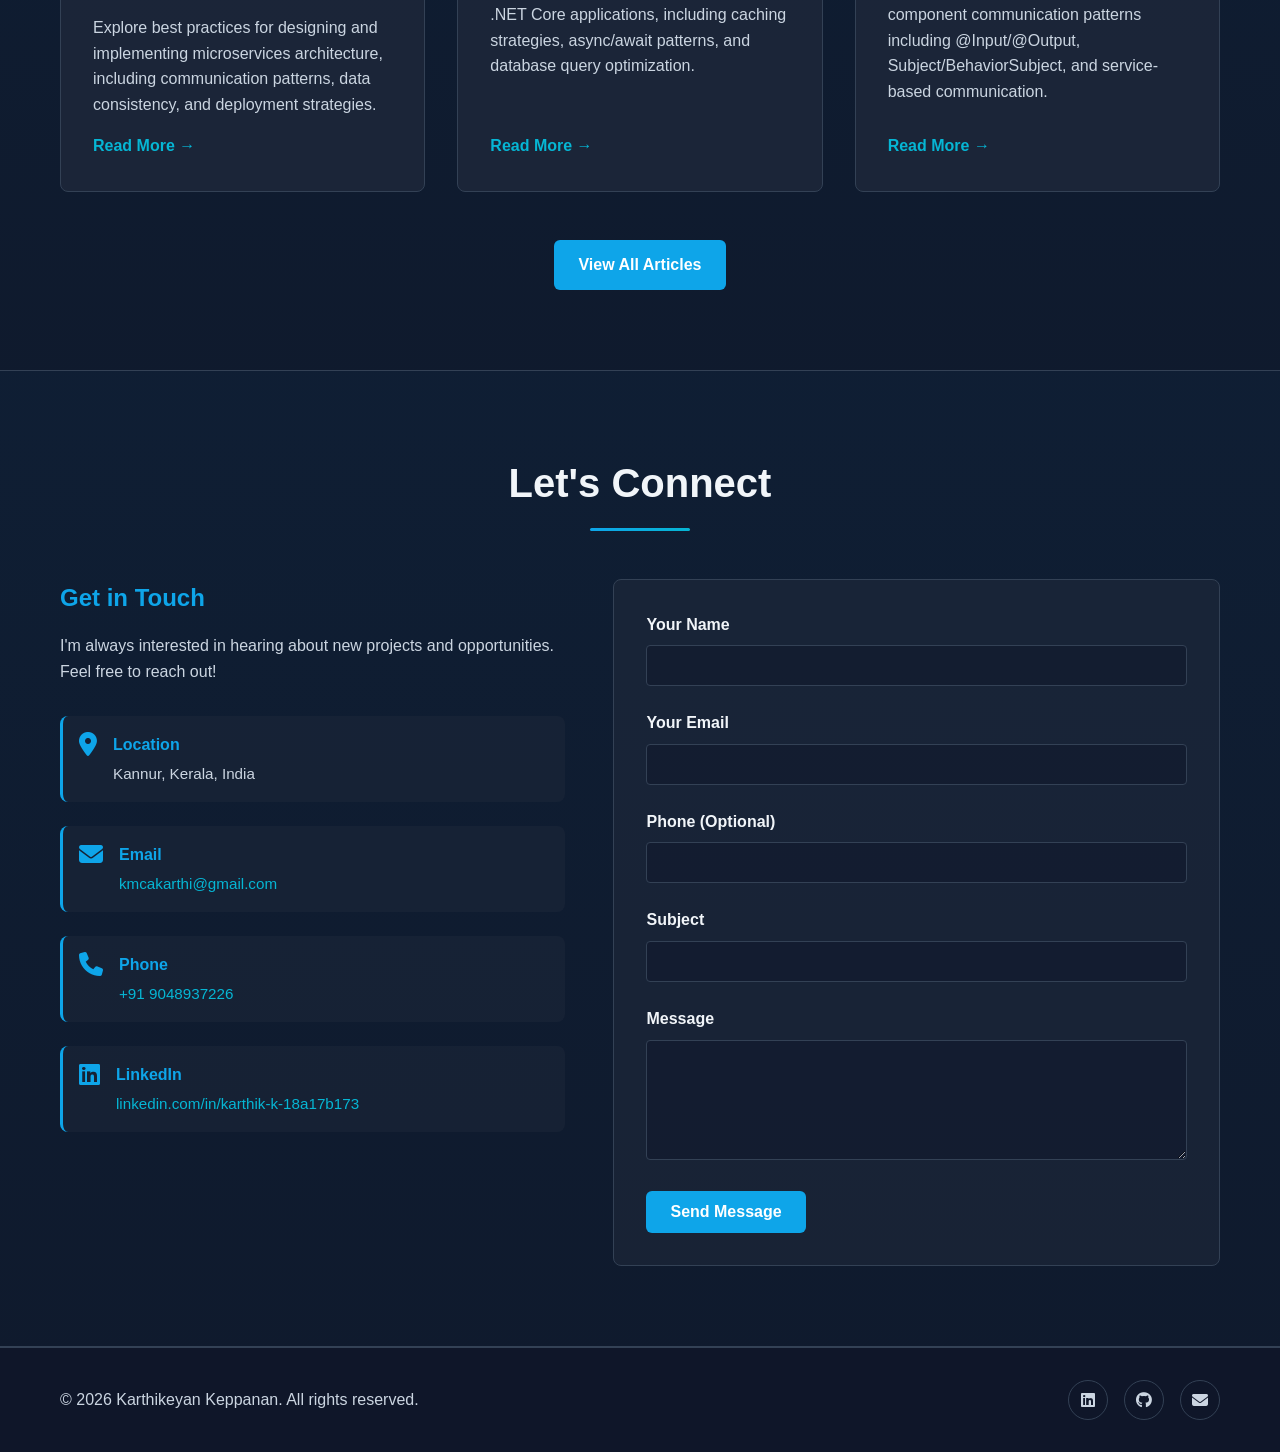
==== commit 844dd783: "resume edit" ====
--- a/index.html
+++ b/index.html
@@ -332,7 +332,7 @@
     <footer class="footer">
         <div class="container">
             <div class="footer-content">
-                <p>&copy; 2024 Karthik K. All rights reserved.</p>
+                <p>&copy; 2026 Karthikeyan Keppanan. All rights reserved.</p>
                 <div class="footer-socials">
                     <a href="https://linkedin.com/in/karthik-k-18a17b173/" target="_blank" title="LinkedIn">
                         <i class="fab fa-linkedin"></i>
@@ -340,7 +340,7 @@
                     <a href="https://github.com" target="_blank" title="GitHub">
                         <i class="fab fa-github"></i>
                     </a>
-                    <a href="mailto:kmcakarthi@gmail.com" title="Email">
+                    <a href="mailto:karthiksn1304@gmail.com image" title="Email">
                         <i class="fas fa-envelope"></i>
                     </a>
                 </div>
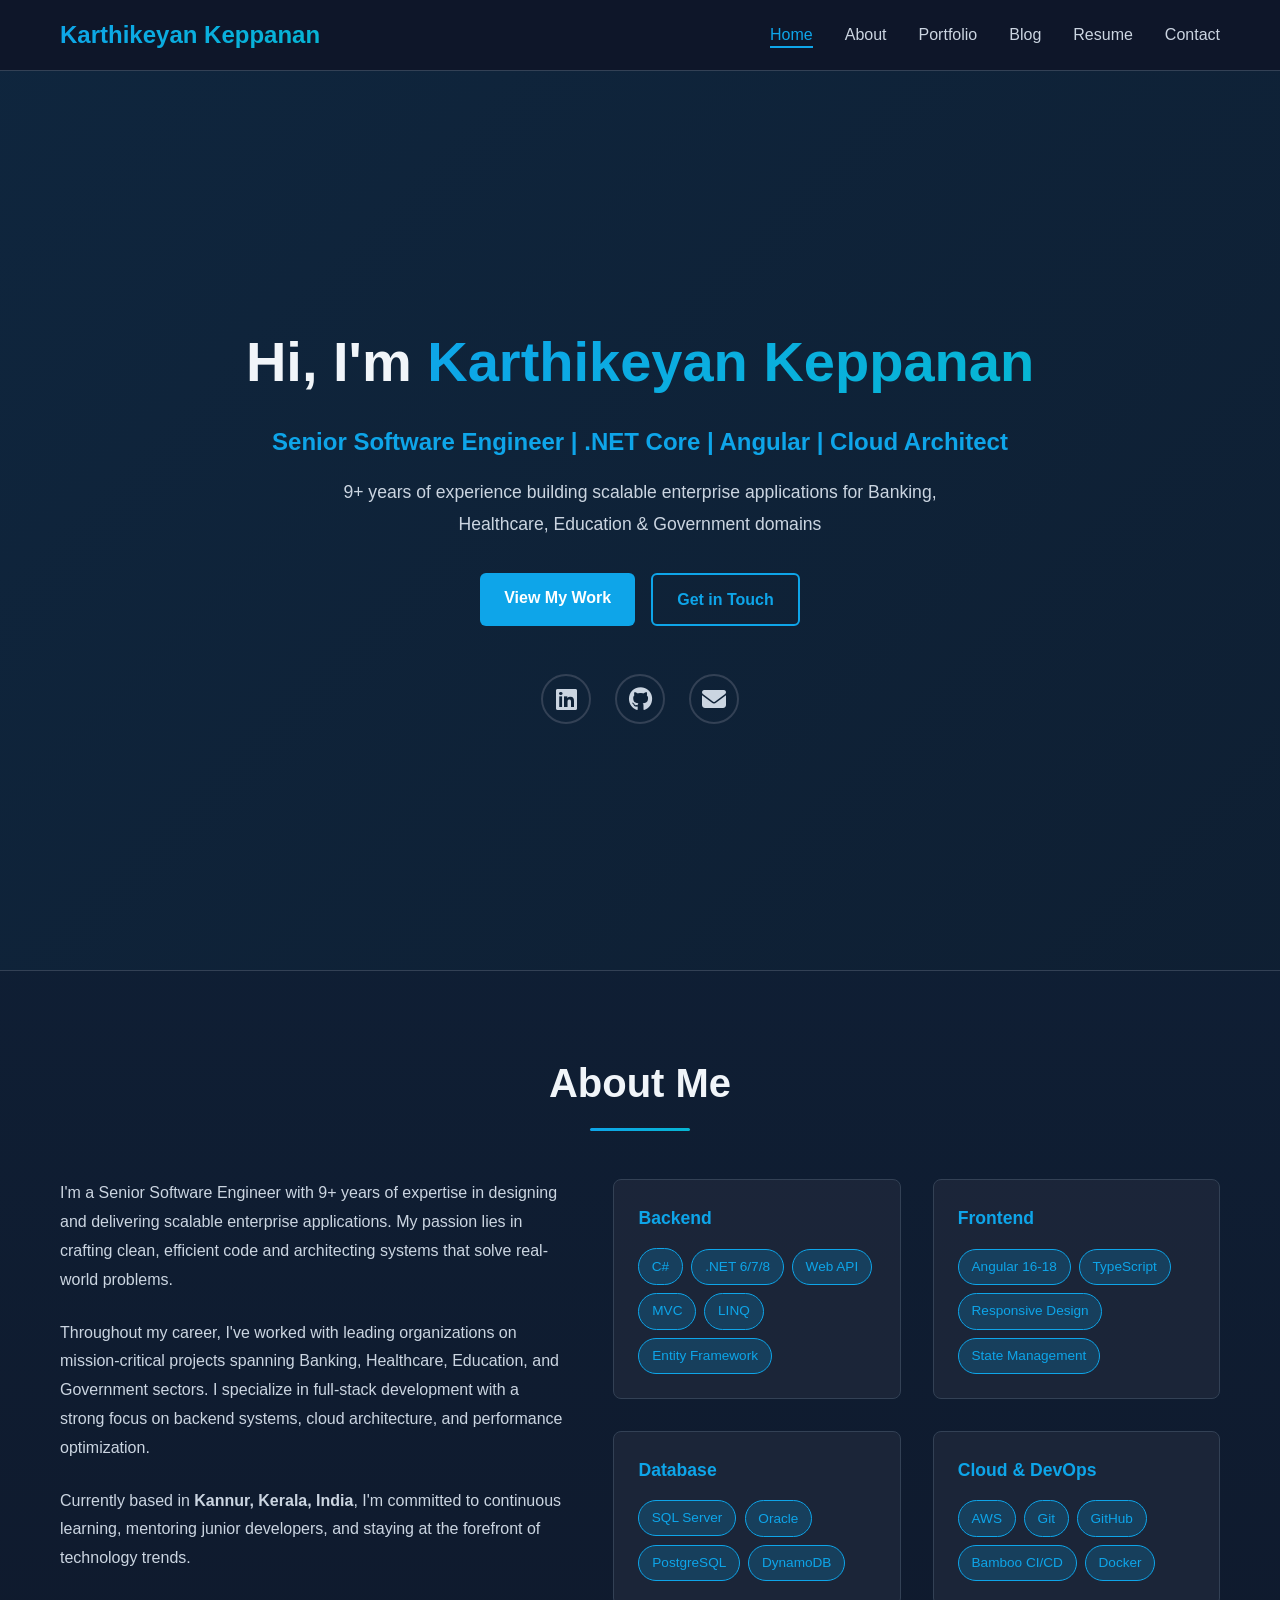
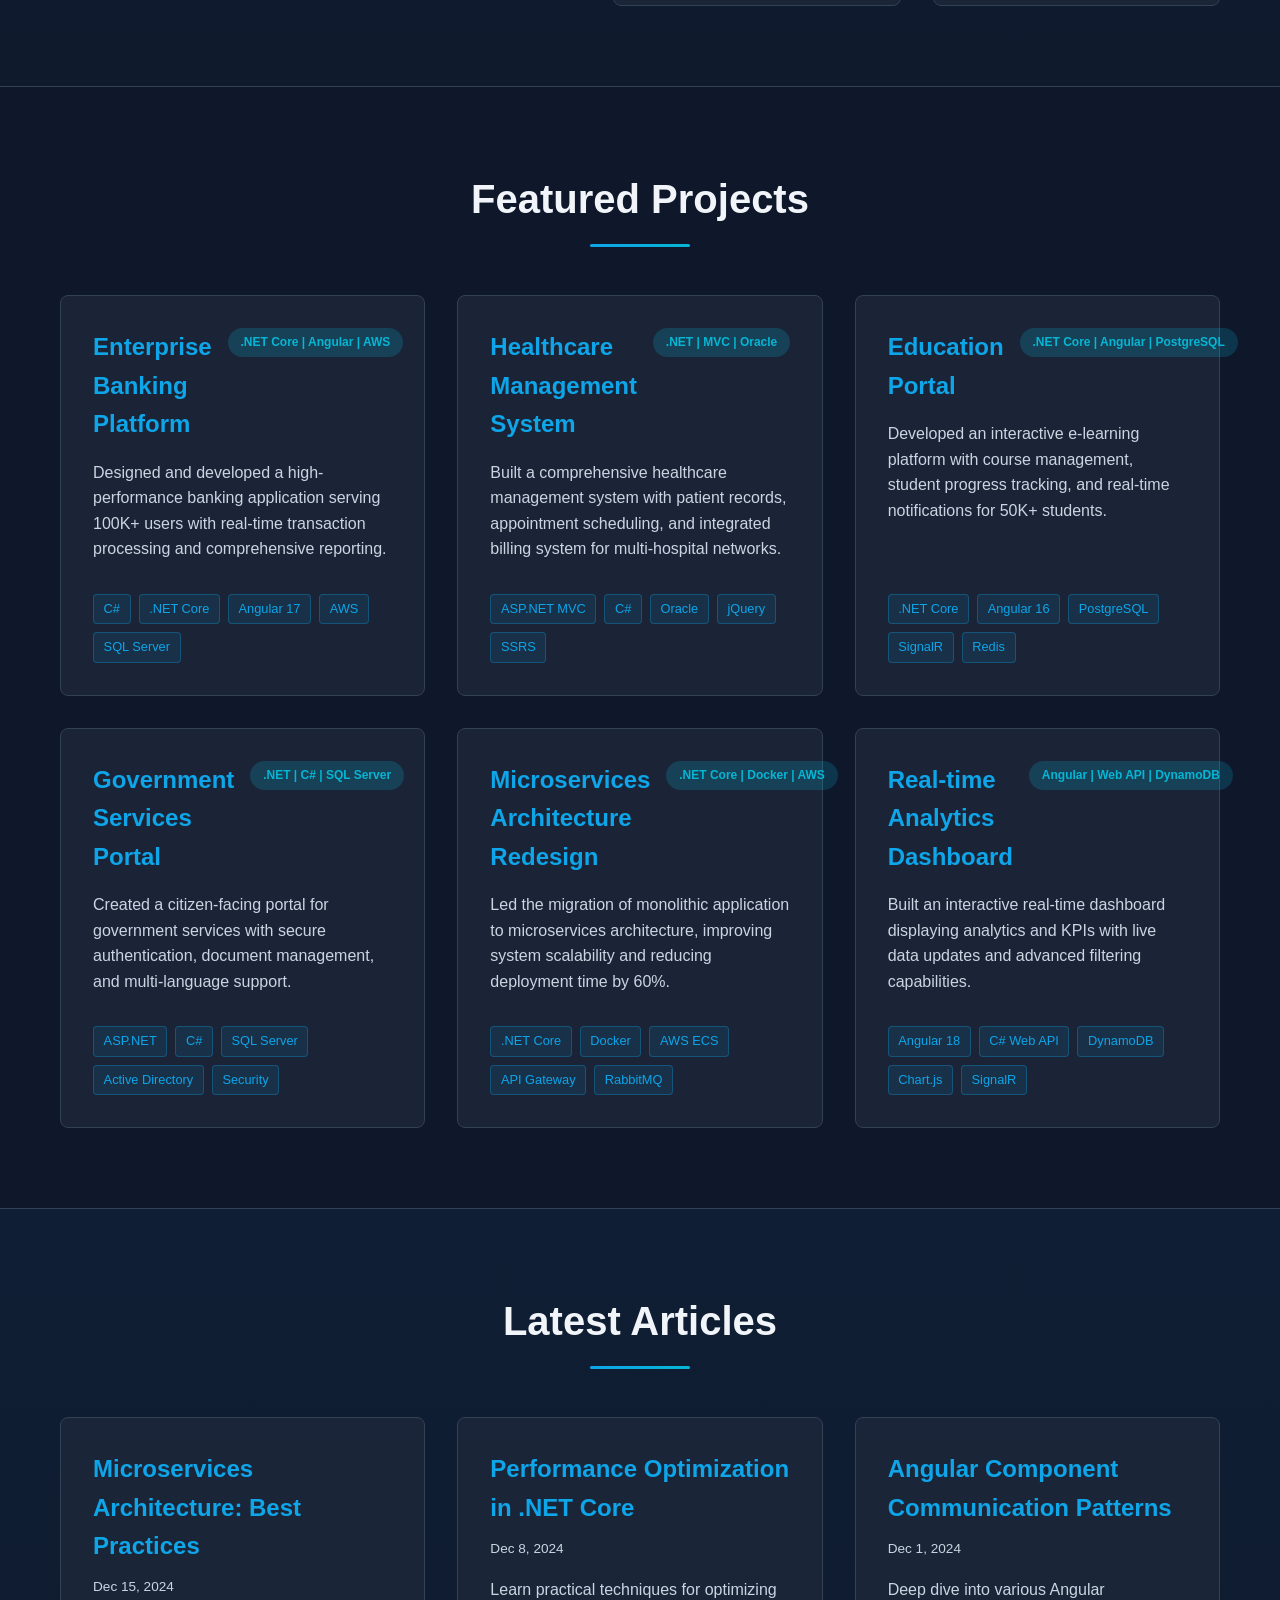
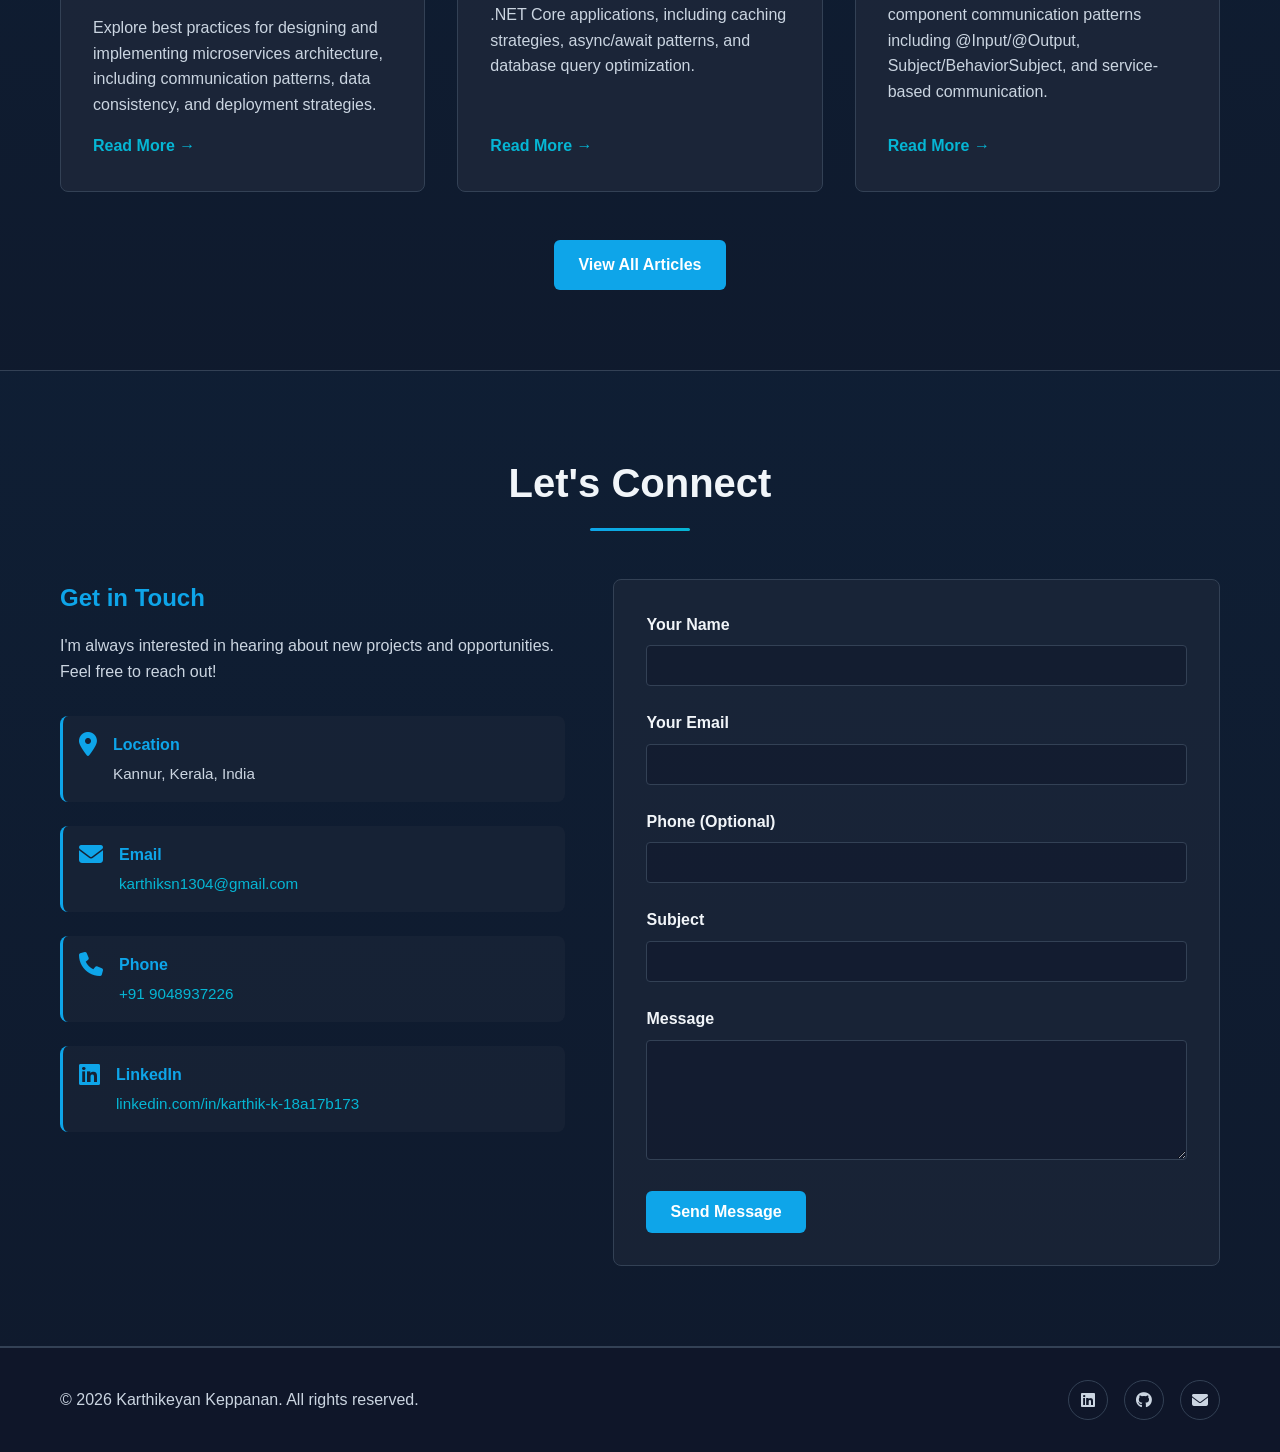
==== commit f3fb1333: "footer edit" ====
--- a/index.html
+++ b/index.html
@@ -276,7 +276,7 @@
                             <i class="fas fa-envelope"></i>
                             <div>
                                 <strong>Email</strong>
-                                <p><a href="mailto:kmcakarthi@gmail.com">kmcakarthi@gmail.com</a></p>
+                                <p><a href="mailto:karthiksn1304@gmail.com">karthiksn1304@gmail.com</a></p>
                             </div>
                         </div>
                         <div class="detail-item">
